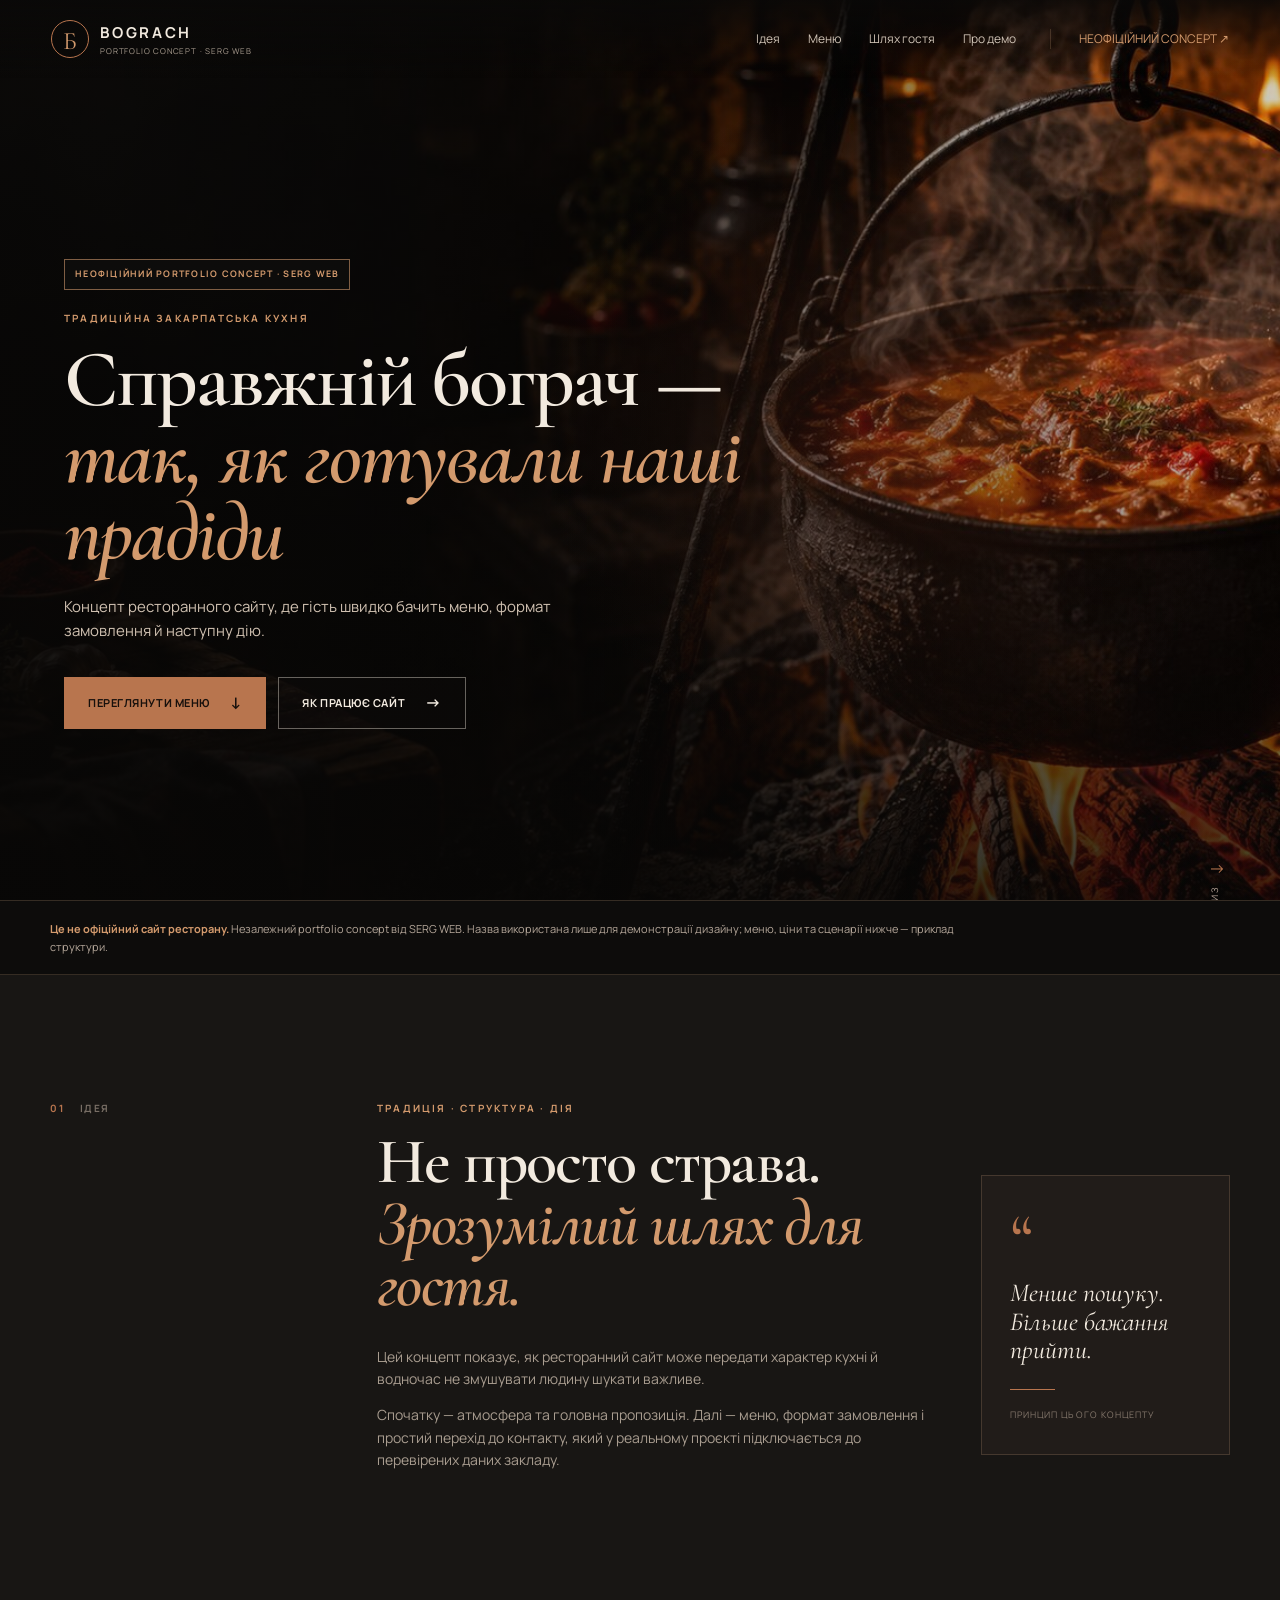
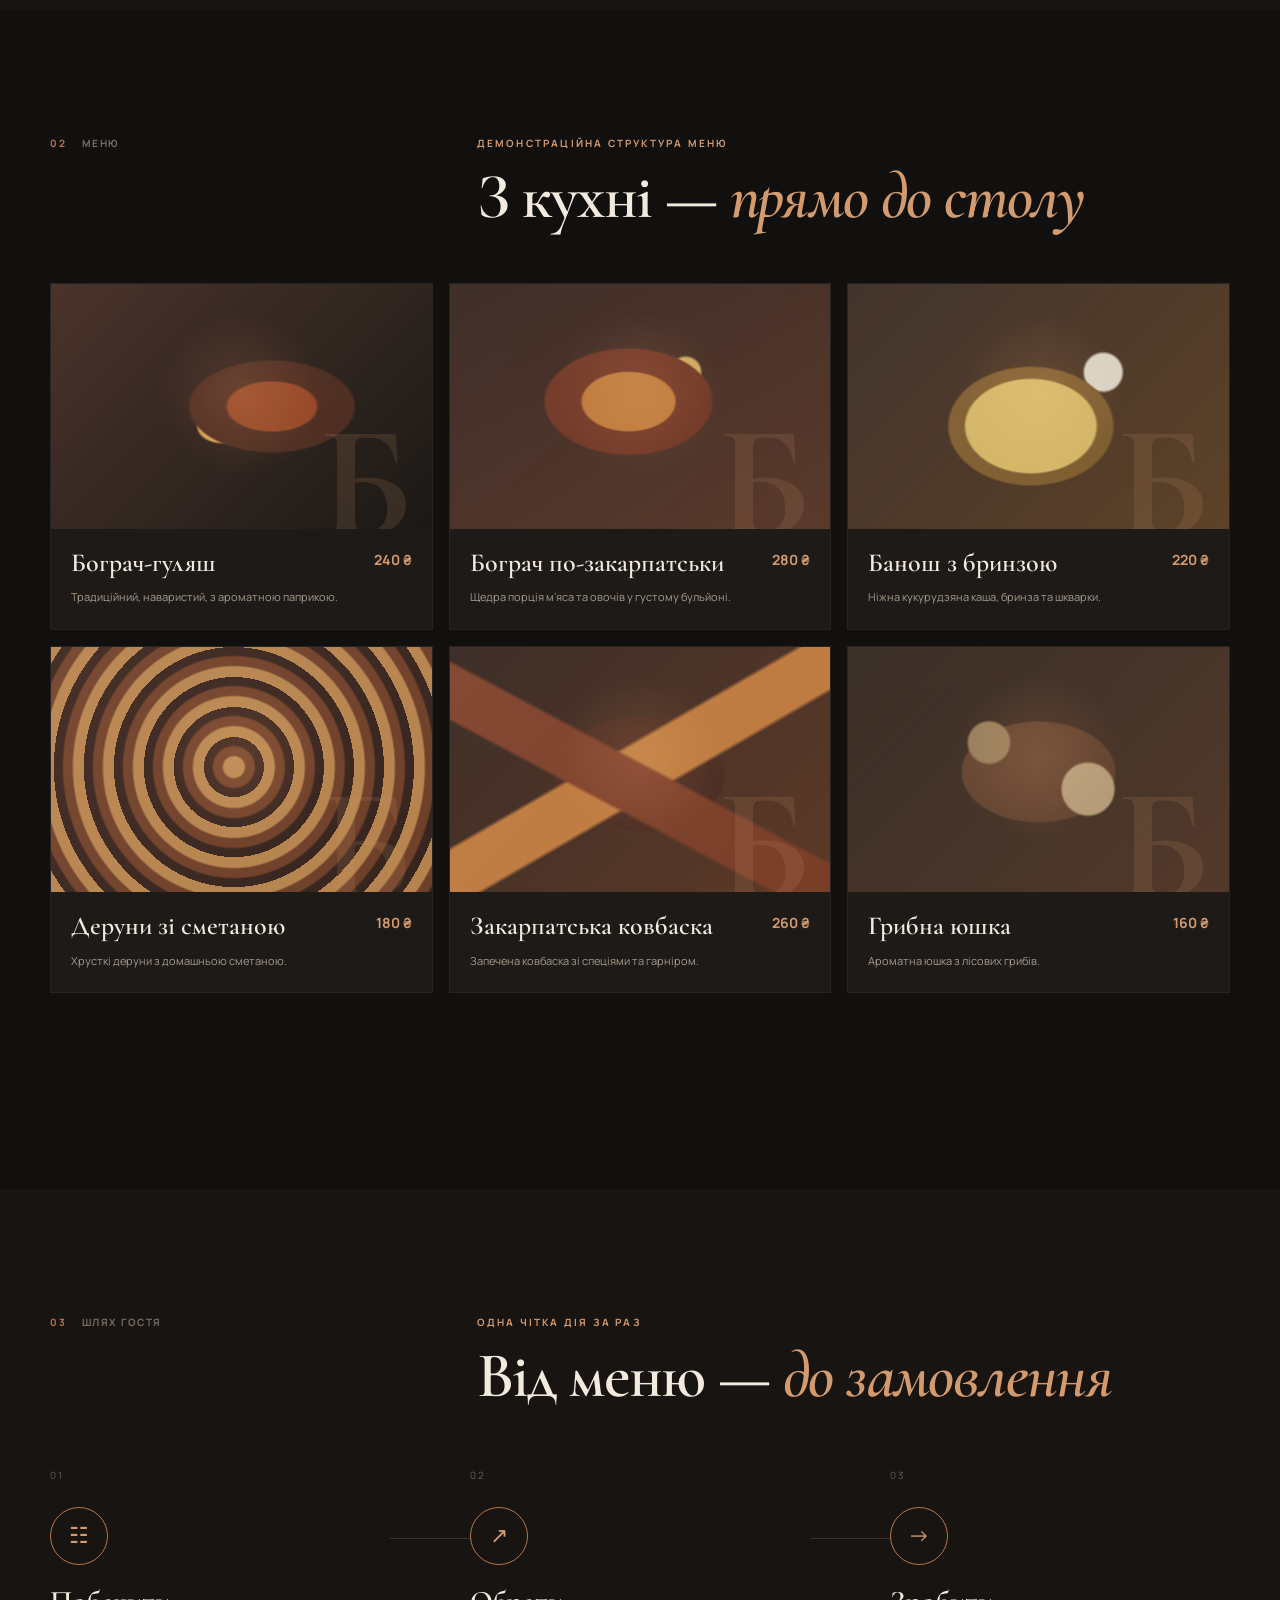
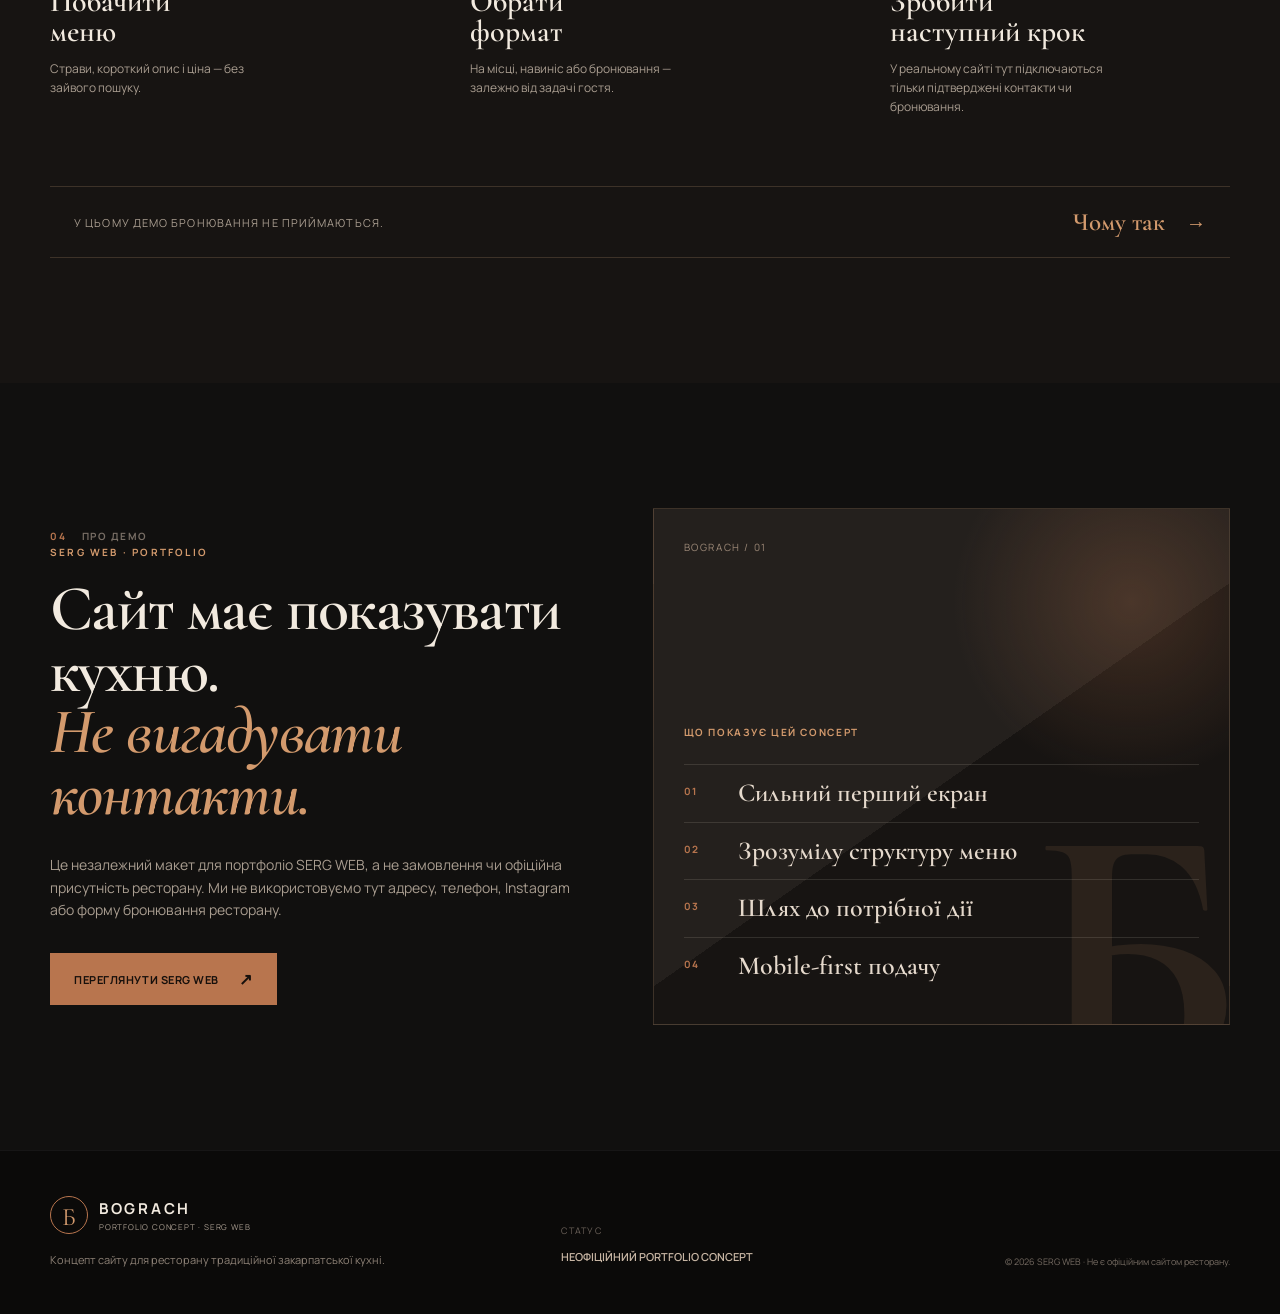
==== index.html @ 5f08e763 "Fix mobile menu accessibility" ====
<!DOCTYPE html>
<html lang="uk">
<head>
  <meta charset="UTF-8">
  <meta name="viewport" content="width=device-width, initial-scale=1.0">
  <meta name="description" content="Bograch — неофіційний portfolio concept SERG WEB для ресторанного сайту традиційної закарпатської кухні.">
  <meta name="theme-color" content="#11100f">
  <title>Bograch — portfolio concept · SERG WEB</title>
  <link rel="preconnect" href="https://fonts.googleapis.com">
  <link rel="preconnect" href="https://fonts.gstatic.com" crossorigin>
  <link href="https://fonts.googleapis.com/css2?family=Cormorant+Garamond:ital,wght@0,500;0,600;0,700;1,600;1,700&family=Manrope:wght@400;500;600;700&display=swap" rel="stylesheet">
  <link rel="stylesheet" href="style.css">
</head>
<body>
  <header class="site-header">
    <a class="logo" href="#hero" aria-label="Bograch — на початок сторінки">
      <span class="logo-mark">Б</span>
      <span>
        <strong>BOGRACH</strong>
        <small>Portfolio concept · SERG WEB</small>
      </span>
    </a>

    <nav class="nav" id="site-nav" aria-label="Навігація концептом">
      <a href="#idea">Ідея</a>
      <a href="#menu">Меню</a>
      <a href="#journey">Шлях гостя</a>
      <a href="#concept">Про демо</a>
    </nav>

    <a class="header-link" href="#concept">НЕОФІЦІЙНИЙ CONCEPT ↗</a>
    <button class="menu-toggle" type="button" aria-label="Відкрити меню" aria-expanded="false" aria-controls="site-nav">
      <span></span><span></span>
    </button>
  </header>

  <main>
    <section class="hero" id="hero">
      <img class="hero-bg" src="./assets/bograch-hero-v2.jpg" alt="" aria-hidden="true">
      <div class="hero-overlay"></div>
      <div class="hero-content reveal">
        <p class="concept-kicker">НЕОФІЦІЙНИЙ PORTFOLIO CONCEPT · SERG WEB</p>
        <p class="eyebrow">ТРАДИЦІЙНА ЗАКАРПАТСЬКА КУХНЯ</p>
        <h1>Справжній бограч —<br><em>так, як готували наші прадіди</em></h1>
        <p class="hero-text">Концепт ресторанного сайту, де гість швидко бачить меню, формат замовлення й наступну дію.</p>
        <div class="hero-actions">
          <a class="btn btn-primary" href="#menu">Переглянути меню <span>↓</span></a>
          <a class="btn btn-outline" href="#journey">Як працює сайт <span>→</span></a>
        </div>
      </div>
      <a class="scroll-down" href="#idea" aria-label="Перейти до ідеї концепту">
        <span>Гортайте вниз</span><i>↓</i>
      </a>
    </section>

    <section class="disclosure" aria-label="Важливе уточнення">
      <div class="container">
        <p><strong>Це не офіційний сайт ресторану.</strong> Незалежний portfolio concept від SERG WEB. Назва використана лише для демонстрації дизайну; меню, ціни та сценарії нижче — приклад структури.</p>
      </div>
    </section>

    <section class="about section" id="idea">
      <div class="container about-grid">
        <div class="section-label reveal">01 <span>Ідея</span></div>
        <div class="about-copy reveal">
          <p class="eyebrow">ТРАДИЦІЯ · СТРУКТУРА · ДІЯ</p>
          <h2>Не просто страва.<br><em>Зрозумілий шлях для гостя.</em></h2>
          <p>Цей концепт показує, як ресторанний сайт може передати характер кухні й водночас не змушувати людину шукати важливе.</p>
          <p>Спочатку — атмосфера та головна пропозиція. Далі — меню, формат замовлення і простий перехід до контакту, який у реальному проєкті підключається до перевірених даних закладу.</p>
        </div>
        <aside class="about-card reveal">
          <span class="quote-mark">“</span>
          <p>Менше пошуку. Більше бажання прийти.</p>
          <span class="card-line"></span>
          <small>Принцип цього концепту</small>
        </aside>
      </div>
    </section>

    <section class="menu-section section" id="menu">
      <div class="container">
        <div class="section-heading reveal">
          <div class="section-label">02 <span>Меню</span></div>
          <div>
            <p class="eyebrow">ДЕМОНСТРАЦІЙНА СТРУКТУРА МЕНЮ</p>
            <h2>З кухні — <em>прямо до столу</em></h2>
          </div>
        </div>

        <div class="menu-grid">
          <article class="menu-card reveal">
            <div class="dish-image dish-1" aria-hidden="true"></div>
            <div class="dish-info"><h3>Бограч-гуляш</h3><strong>240 ₴</strong><p>Традиційний, наваристий, з ароматною паприкою.</p></div>
          </article>
          <article class="menu-card reveal">
            <div class="dish-image dish-2" aria-hidden="true"></div>
            <div class="dish-info"><h3>Бограч по-закарпатськи</h3><strong>280 ₴</strong><p>Щедра порція м’яса та овочів у густому бульйоні.</p></div>
          </article>
          <article class="menu-card reveal">
            <div class="dish-image dish-3" aria-hidden="true"></div>
            <div class="dish-info"><h3>Банош з бринзою</h3><strong>220 ₴</strong><p>Ніжна кукурудзяна каша, бринза та шкварки.</p></div>
          </article>
          <article class="menu-card reveal">
            <div class="dish-image dish-4" aria-hidden="true"></div>
            <div class="dish-info"><h3>Деруни зі сметаною</h3><strong>180 ₴</strong><p>Хрусткі деруни з домашньою сметаною.</p></div>
          </article>
          <article class="menu-card reveal">
            <div class="dish-image dish-5" aria-hidden="true"></div>
            <div class="dish-info"><h3>Закарпатська ковбаска</h3><strong>260 ₴</strong><p>Запечена ковбаска зі спеціями та гарніром.</p></div>
          </article>
          <article class="menu-card reveal">
            <div class="dish-image dish-6" aria-hidden="true"></div>
            <div class="dish-info"><h3>Грибна юшка</h3><strong>160 ₴</strong><p>Ароматна юшка з лісових грибів.</p></div>
          </article>
        </div>

        <div class="center-action reveal">
          <a class="text-link" href="#journey">Подивитися шлях гостя <span>↓</span></a>
        </div>
      </div>
    </section>

    <section class="journey section" id="journey">
      <div class="container">
        <div class="section-heading reveal">
          <div class="section-label">03 <span>Шлях гостя</span></div>
          <div>
            <p class="eyebrow">ОДНА ЧІТКА ДІЯ ЗА РАЗ</p>
            <h2>Від меню — <em>до замовлення</em></h2>
          </div>
        </div>

        <div class="timeline">
          <article class="timeline-step reveal">
            <span class="step-number">01</span>
            <div class="step-icon">☷</div>
            <h3>Побачити<br>меню</h3>
            <p>Страви, короткий опис і ціна — без зайвого пошуку.</p>
          </article>
          <div class="timeline-line"></div>
          <article class="timeline-step reveal">
            <span class="step-number">02</span>
            <div class="step-icon">↗</div>
            <h3>Обрати<br>формат</h3>
            <p>На місці, навиніс або бронювання — залежно від задачі гостя.</p>
          </article>
          <div class="timeline-line"></div>
          <article class="timeline-step reveal">
            <span class="step-number">03</span>
            <div class="step-icon">→</div>
            <h3>Зробити<br>наступний крок</h3>
            <p>У реальному сайті тут підключаються тільки підтверджені контакти чи бронювання.</p>
          </article>
        </div>

        <div class="journey-note reveal">
          <span>У цьому демо бронювання не приймаються.</span>
          <a href="#concept">Чому так <b>→</b></a>
        </div>
      </div>
    </section>

    <section class="concept section" id="concept">
      <div class="container concept-grid">
        <div class="concept-info reveal">
          <div class="section-label">04 <span>Про демо</span></div>
          <p class="eyebrow">SERG WEB · PORTFOLIO</p>
          <h2>Сайт має показувати кухню.<br><em>Не вигадувати контакти.</em></h2>
          <p>Це незалежний макет для портфоліо SERG WEB, а не замовлення чи офіційна присутність ресторану. Ми не використовуємо тут адресу, телефон, Instagram або форму бронювання ресторану.</p>
          <a class="btn btn-primary" href="https://karasevsergey93-tech.github.io/SERG-WEB/v2/" target="_blank" rel="noopener noreferrer">Переглянути SERG WEB <span>↗</span></a>
        </div>

        <div class="concept-panel reveal" aria-label="Що показує цей концепт">
          <span class="panel-index">BOGRACH / 01</span>
          <div class="panel-content">
            <p>ЩО ПОКАЗУЄ ЦЕЙ CONCEPT</p>
            <ul>
              <li><span>01</span> Сильний перший екран</li>
              <li><span>02</span> Зрозумілу структуру меню</li>
              <li><span>03</span> Шлях до потрібної дії</li>
              <li><span>04</span> Mobile-first подачу</li>
            </ul>
          </div>
          <span class="panel-mark">Б</span>
        </div>
      </div>
    </section>
  </main>

  <footer class="footer">
    <div class="container footer-grid">
      <div class="footer-brand">
        <a class="logo" href="#hero">
          <span class="logo-mark">Б</span>
          <span><strong>BOGRACH</strong><small>Portfolio concept · SERG WEB</small></span>
        </a>
        <p>Концепт сайту для ресторану традиційної закарпатської кухні.</p>
      </div>
      <div class="footer-note">
        <span>СТАТУС</span>
        <strong>НЕОФІЦІЙНИЙ PORTFOLIO CONCEPT</strong>
      </div>
      <div class="footer-copy">© 2026 SERG WEB · Не є офіційним сайтом ресторану.</div>
    </div>
  </footer>

  <script src="script.js"></script>
</body>
</html>
---- style.css ----
:root {
  --bg: #11100f;
  --bg-soft: #181614;
  --card: #1d1a18;
  --text: #f2eadf;
  --muted: #a99d90;
  --copper: #b8754e;
  --copper-light: #d39a6d;
  --line: rgba(214, 169, 132, .20);
  --max: 1180px;
}

* { box-sizing: border-box; margin: 0; padding: 0; }
html { scroll-behavior: smooth; }
body { background: var(--bg); color: var(--text); font-family: "Manrope", sans-serif; line-height: 1.6; overflow-x: hidden; }
a { color: inherit; text-decoration: none; }
a:focus-visible, button:focus-visible { outline: 2px solid var(--copper-light); outline-offset: 4px; }
img { max-width: 100%; display: block; }
button { font: inherit; }
.container { width: min(var(--max), calc(100% - 48px)); margin-inline: auto; }

.site-header {
  position: fixed; z-index: 100; inset: 0 0 auto; width: 100%;
  padding: 20px 4vw; display: flex; align-items: center; gap: 34px;
  background: linear-gradient(to bottom, rgba(10,9,8,.86), transparent);
  transition: background .28s ease, padding .28s ease, backdrop-filter .28s ease;
}
.site-header.scrolled { background: rgba(15,14,13,.94); backdrop-filter: blur(12px); padding-block: 14px; }
.logo { display: inline-flex; align-items: center; gap: 11px; }
.logo-mark {
  width: 38px; height: 38px; display: grid; place-items: center; flex: 0 0 auto;
  border: 1px solid var(--copper); color: var(--copper-light);
  font-family: "Cormorant Garamond", serif; font-size: 25px; border-radius: 50%;
}
.logo strong { display: block; font-size: 15px; letter-spacing: .18em; }
.logo small { display: block; color: var(--muted); font-size: 8px; letter-spacing: .1em; text-transform: uppercase; }
.nav { display: flex; gap: 28px; margin-left: auto; }
.nav a, .header-link { color: #cfc3b6; font-size: 12px; transition: color .25s ease; }
.header-link { border-left: 1px solid var(--line); padding-left: 28px; color: var(--copper-light); }
.menu-toggle { display: none; border: 0; background: transparent; width: 42px; height: 42px; }
.menu-toggle span { display: block; width: 24px; height: 1px; background: var(--text); margin: 6px auto; }

.hero { min-height: 100svh; position: relative; display: grid; place-items: center; overflow: hidden; isolation: isolate; }
.hero-bg { position: absolute; inset: 0; width: 100%; height: 100%; object-fit: cover; z-index: -3; }
.hero-overlay {
  position: absolute; inset: 0; z-index: -2;
  background:
    radial-gradient(circle at 70% 48%, rgba(115,55,32,.18), transparent 35%),
    linear-gradient(90deg, rgba(8,7,6,.90) 0%, rgba(8,7,6,.66) 44%, rgba(8,7,6,.19) 100%),
    linear-gradient(0deg, rgba(8,7,6,.74), transparent 50%);
}
.hero-content { width: min(950px, calc(100% - 48px)); margin-right: auto; margin-left: max(5vw, calc((100vw - var(--max))/2)); padding-top: 88px; }
.concept-kicker {
  width: fit-content; margin-bottom: 20px; padding: 7px 10px; border: 1px solid rgba(211,154,109,.58);
  color: var(--copper-light); background: rgba(17,16,15,.58); font-size: 9px; font-weight: 700;
  letter-spacing: .14em; text-transform: uppercase;
}
.eyebrow { color: var(--copper-light); font-size: 10px; font-weight: 700; letter-spacing: .22em; text-transform: uppercase; margin-bottom: 15px; }
h1, h2 { font-family: "Cormorant Garamond", serif; font-weight: 600; line-height: .96; letter-spacing: -.025em; }
h1 { font-size: clamp(54px, 6.3vw, 88px); max-width: 900px; }
h2 { font-size: clamp(46px, 5vw, 68px); }
em { color: var(--copper-light); font-style: italic; }
.hero-text { max-width: 540px; margin-top: 22px; color: #d0c1b1; font-size: 15px; }
.hero-actions { display: flex; flex-wrap: wrap; gap: 12px; margin-top: 34px; }
.btn {
  display: inline-flex; justify-content: center; align-items: center; gap: 20px; min-height: 52px; padding: 0 23px;
  border: 1px solid var(--copper); font-size: 11px; font-weight: 700; letter-spacing: .05em; text-transform: uppercase;
  transition: transform .28s ease, background .28s ease, color .28s ease, border-color .28s ease;
}
.btn span { font-size: 16px; }
.btn-primary { background: var(--copper); color: #17100c; }
.btn-outline { color: var(--text); border-color: rgba(242,234,223,.4); background: rgba(20,18,16,.2); }
.scroll-down {
  position: absolute; right: 5vw; bottom: 25px; display: flex; align-items: center; gap: 12px; color: #b8a69a;
  font-size: 9px; letter-spacing: .15em; text-transform: uppercase; transform: rotate(-90deg); transform-origin: right center;
}
.scroll-down i { font-style: normal; color: var(--copper); font-size: 17px; }

.disclosure { background: #0d0c0b; border-block: 1px solid var(--line); }
.disclosure p { max-width: 960px; padding: 19px 0; color: #b5a79a; font-size: 11px; }
.disclosure strong { color: var(--copper-light); }

.section { position: relative; padding: 125px 0; }
.section-label { color: var(--copper); font-size: 10px; font-weight: 700; letter-spacing: .15em; text-transform: uppercase; }
.section-label span { color: #786e65; margin-left: 12px; }
.about { background: var(--bg-soft); overflow: hidden; }
.about-grid { display: grid; grid-template-columns: 1fr 2fr .9fr; gap: 50px; align-items: start; }
.about-copy { max-width: 690px; }
.about-copy h2 { margin-bottom: 30px; }
.about-copy > p:not(.eyebrow), .concept-info > p:not(.eyebrow) { max-width: 620px; margin-bottom: 14px; color: var(--muted); font-size: 14px; }
.about-card { margin-top: 75px; min-height: 230px; padding: 28px; border: 1px solid var(--line); background: #211c19; }
.quote-mark { color: var(--copper); font: 70px/1 "Cormorant Garamond", serif; }
.about-card p { margin: 5px 0 24px; font: italic 26px/1.1 "Cormorant Garamond", serif; }
.card-line { display: block; width: 45px; height: 1px; margin-bottom: 10px; background: var(--copper); }
.about-card small { color: #85786d; font-size: 9px; letter-spacing: .12em; text-transform: uppercase; }

.menu-section { background: var(--bg); }
.section-heading { display: grid; grid-template-columns: 1fr 2fr; gap: 50px; align-items: start; margin-bottom: 55px; }
.menu-grid { display: grid; grid-template-columns: repeat(3, 1fr); gap: 16px; }
.menu-card { background: var(--card); border: 1px solid rgba(255,255,255,.045); transition: transform .3s ease, border-color .3s ease; }
.dish-image {
  height: 245px; position: relative; overflow: hidden;
  background: radial-gradient(circle at 50% 45%, rgba(184,117,78,.20), transparent 35%), linear-gradient(135deg, #2a211d, #141210);
}
.dish-image::before { content: ""; position: absolute; inset: 0; opacity: .88; mix-blend-mode: screen; }
.dish-image::after {
  content: "Б"; position: absolute; right: 18px; bottom: -18px; color: rgba(211,154,109,.15);
  font: 700 160px/.8 "Cormorant Garamond", serif;
}
.dish-1::before { background: radial-gradient(ellipse at 58% 50%, #9b3d19 0 14%, #421d12 15% 26%, transparent 27%), radial-gradient(ellipse at 45% 58%, #efaa4d 0 8%, transparent 9%), linear-gradient(135deg, #2b1711, #080807); }
.dish-2::before { background: radial-gradient(ellipse at 47% 48%, #d07b31 0 16%, #6d2a17 17% 29%, transparent 30%), radial-gradient(circle at 62% 36%, #e5b65b 0 5%, transparent 6%), linear-gradient(145deg, #1d1110, #573020); }
.dish-3::before { background: radial-gradient(ellipse at 48% 58%, #edc867 0 23%, #805a25 24% 29%, transparent 30%), radial-gradient(circle at 67% 36%, #f3ead8 0 6%, transparent 7%), linear-gradient(135deg, #211813, #5b3b1d); }
.dish-4::before { background: repeating-radial-gradient(circle at 48% 49%, #c78a4a 0 10px, #6e361d 12px 20px, #281510 22px 30px), linear-gradient(135deg, #18100d, #6a3c20); }
.dish-5::before { background: linear-gradient(28deg, transparent 38%, #7d351d 39% 51%, transparent 52%), linear-gradient(150deg, transparent 43%, #d17d36 44% 56%, transparent 57%), radial-gradient(ellipse at 50% 52%, #3e1d13 0 31%, transparent 32%), linear-gradient(135deg, #1b110e, #5b301c); }
.dish-6::before { background: radial-gradient(circle at 37% 39%, #9e8055 0 7%, transparent 8%), radial-gradient(circle at 63% 58%, #c4a57a 0 9%, transparent 10%), radial-gradient(ellipse at 50% 51%, #5b3822 0 28%, transparent 29%), linear-gradient(135deg, #17120e, #4e3020); }
.dish-info { padding: 20px 20px 23px; }
.dish-info h3 { display: inline; font: 600 26px/1.05 "Cormorant Garamond", serif; }
.dish-info strong { float: right; color: var(--copper-light); font-size: 14px; }
.dish-info p { clear: both; padding-top: 10px; color: #a79a8d; font-size: 11px; }
.center-action { margin-top: 45px; text-align: center; }
.text-link { padding-bottom: 6px; border-bottom: 1px solid rgba(211,154,109,.4); color: var(--copper-light); font-size: 11px; font-weight: 700; letter-spacing: .08em; text-transform: uppercase; }
.text-link span { margin-left: 8px; }

.journey { background: #171412; }
.timeline { display: grid; grid-template-columns: 1fr 80px 1fr 80px 1fr; align-items: start; }
.timeline-step { position: relative; }
.step-number { color: #665c54; font-size: 10px; letter-spacing: .15em; }
.step-icon { width: 58px; height: 58px; display: grid; place-items: center; margin: 20px 0 22px; border: 1px solid var(--copper); border-radius: 50%; color: var(--copper-light); font-size: 22px; }
.timeline-step h3 { font: 600 30px/1 "Cormorant Garamond", serif; }
.timeline-step p { max-width: 240px; margin-top: 12px; color: var(--muted); font-size: 12px; }
.timeline-line { height: 1px; margin-top: 77px; background: var(--line); }
.journey-note { display: flex; align-items: center; justify-content: space-between; gap: 24px; margin-top: 70px; padding: 20px 24px; border-block: 1px solid var(--line); }
.journey-note span { color: #a99d90; font-size: 11px; letter-spacing: .1em; text-transform: uppercase; }
.journey-note a { color: var(--copper-light); font: 600 25px "Cormorant Garamond", serif; }
.journey-note b { margin-left: 15px; font: normal 20px sans-serif; }

.concept { background: var(--bg); }
.concept-grid { display: grid; grid-template-columns: .95fr 1.05fr; gap: 80px; align-items: stretch; }
.concept-info { padding: 20px 0; }
.concept-info h2 { margin: 18px 0 30px; }
.concept-info .btn { margin-top: 18px; }
.concept-panel {
  position: relative; display: flex; flex-direction: column; justify-content: space-between; min-height: 500px; padding: 30px;
  overflow: hidden; border: 1px solid var(--line); background:
    radial-gradient(circle at 83% 18%, rgba(184,117,78,.26), transparent 28%),
    linear-gradient(145deg, #24201d 0 52%, #171412 52% 100%);
}
.panel-index { color: #9d8978; font-size: 10px; letter-spacing: .16em; }
.panel-content { position: relative; z-index: 1; }
.panel-content p { color: var(--copper-light); font-size: 10px; font-weight: 700; letter-spacing: .16em; }
.panel-content ul { list-style: none; margin-top: 24px; }
.panel-content li { display: grid; grid-template-columns: 42px 1fr; gap: 12px; padding: 14px 0; border-top: 1px solid rgba(242,234,223,.12); color: #e5d9cc; font: 600 26px/1.1 "Cormorant Garamond", serif; }
.panel-content li span { color: var(--copper); font: 700 10px "Manrope", sans-serif; letter-spacing: .1em; padding-top: 5px; }
.panel-mark { position: absolute; right: -16px; bottom: -58px; color: rgba(211,154,109,.10); font: 700 360px/.7 "Cormorant Garamond", serif; }

.footer { padding: 45px 0; border-top: 1px solid rgba(255,255,255,.05); background: #0b0a09; }
.footer-grid { display: grid; grid-template-columns: 1.5fr 1fr 1fr; gap: 40px; align-items: end; }
.footer-brand p { margin-top: 17px; color: #8e8277; font-size: 11px; }
.footer-note span { display: block; margin-bottom: 5px; color: #6d635b; font-size: 9px; letter-spacing: .14em; text-transform: uppercase; }
.footer-note strong { color: #c8b6a4; font-size: 11px; font-weight: 600; }
.footer-copy { color: #756b62; font-size: 9px; text-align: right; }

.js .reveal { opacity: 0; transform: translateY(28px); transition: opacity .65s ease, transform .65s ease; }
.js .reveal.visible { opacity: 1; transform: translateY(0); }

@media (hover: hover) {
  .nav a:hover, .header-link:hover { color: var(--copper-light); }
  .btn-primary:hover { background: var(--copper-light); transform: translateY(-2px); }
  .btn-outline:hover { border-color: var(--copper); color: var(--copper-light); transform: translateY(-2px); }
  .menu-card:hover { border-color: var(--line); transform: translateY(-5px); }
}
@media (hover: none) {
  .btn:active, .menu-card:active { transform: scale(.985); }
}
@media (max-width: 900px) {
  .site-header { padding: 16px 24px; }
  .nav, .header-link { display: none; }
  .menu-toggle { display: block; margin-left: auto; }
  .nav.open { display: flex; position: absolute; top: 70px; left: 0; width: 100%; padding: 22px 24px; border-top: 1px solid var(--line); background: rgba(17,16,15,.98); flex-direction: column; gap: 18px; }
  .hero-content { margin-left: 24px; }
  .about-grid, .section-heading, .concept-grid { grid-template-columns: 1fr; gap: 25px; }
  .about-card { max-width: 340px; margin-top: 10px; }
  .menu-grid { grid-template-columns: repeat(2, 1fr); }
  .timeline { grid-template-columns: 1fr; gap: 20px; }
  .timeline-line { display: none; }
  .timeline-step { padding-bottom: 15px; border-bottom: 1px solid var(--line); }
  .step-icon { margin-top: 10px; }
  .concept-grid { gap: 40px; }
  .concept-panel { min-height: 440px; }
  .footer-grid { grid-template-columns: 1fr 1fr; }
  .footer-copy { grid-column: 1 / -1; text-align: left; }
}
@media (max-width: 600px) {
  .container { width: min(100% - 32px, var(--max)); }
  .hero { min-height: 760px; }
  .hero-content { width: calc(100% - 32px); margin: 0 16px; padding-top: 72px; }
  .hero-bg { object-position: 64% center; }
  .hero-overlay { background: linear-gradient(90deg, rgba(8,7,6,.92), rgba(8,7,6,.55)), linear-gradient(0deg, rgba(8,7,6,.84), transparent 55%); }
  .concept-kicker { max-width: 270px; font-size: 8px; }
  h1 { font-size: clamp(48px, 14vw, 66px); }
  h2 { font-size: 48px; }
  .hero-actions { flex-direction: column; }
  .btn { width: 100%; }
  .scroll-down { display: none; }
  .disclosure p { padding: 16px 0; font-size: 10px; }
  .section { padding: 85px 0; }
  .menu-grid { grid-template-columns: 1fr; }
  .dish-image { height: 230px; }
  .journey-note { flex-direction: column; align-items: flex-start; gap: 10px; }
  .journey-note a { font-size: 23px; }
  .concept-panel { min-height: 400px; padding: 24px; }
  .panel-content li { font-size: 23px; }
  .footer-grid { grid-template-columns: 1fr; gap: 25px; }
  .footer-copy { grid-column: auto; }
}
@media (prefers-reduced-motion: reduce) {
  html { scroll-behavior: auto; }
  *, *::before, *::after { transition-duration: .01ms !important; animation-duration: .01ms !important; animation-iteration-count: 1 !important; }
  .reveal { opacity: 1 !important; transform: none !important; }
}
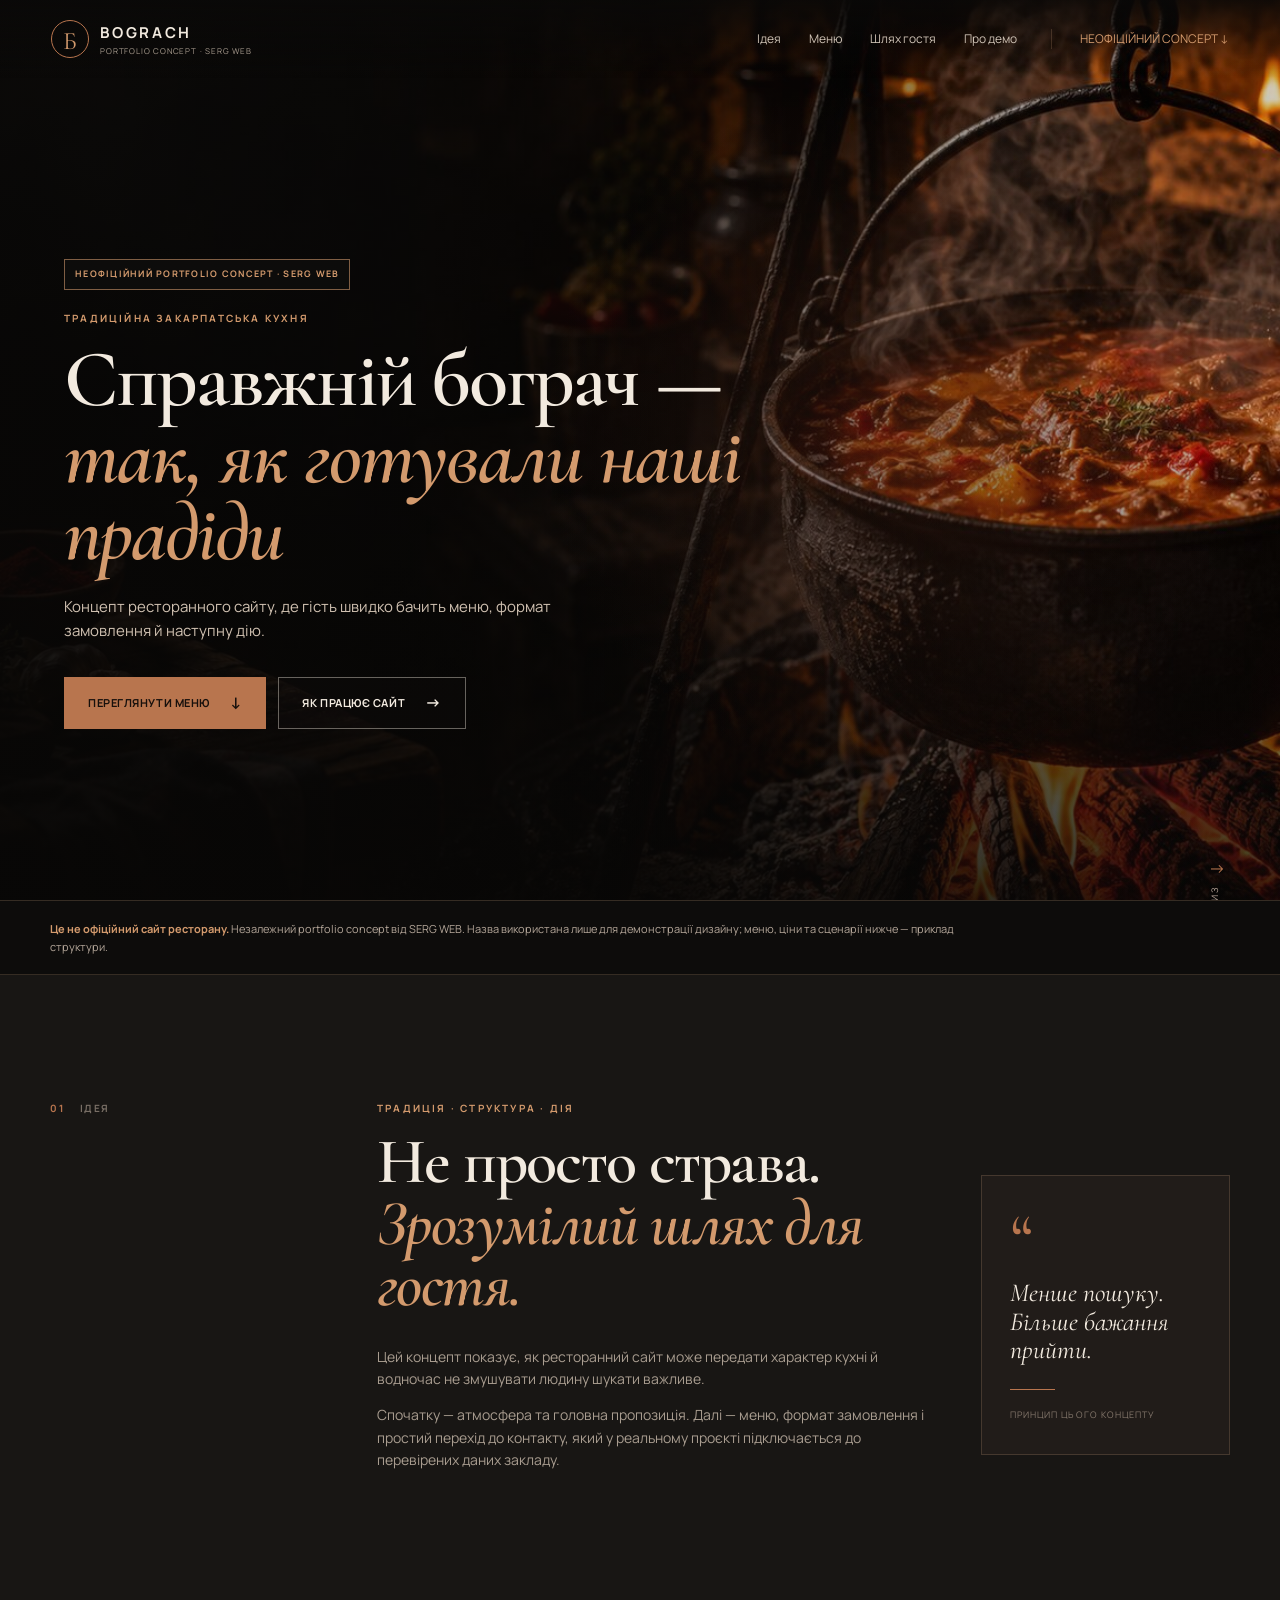
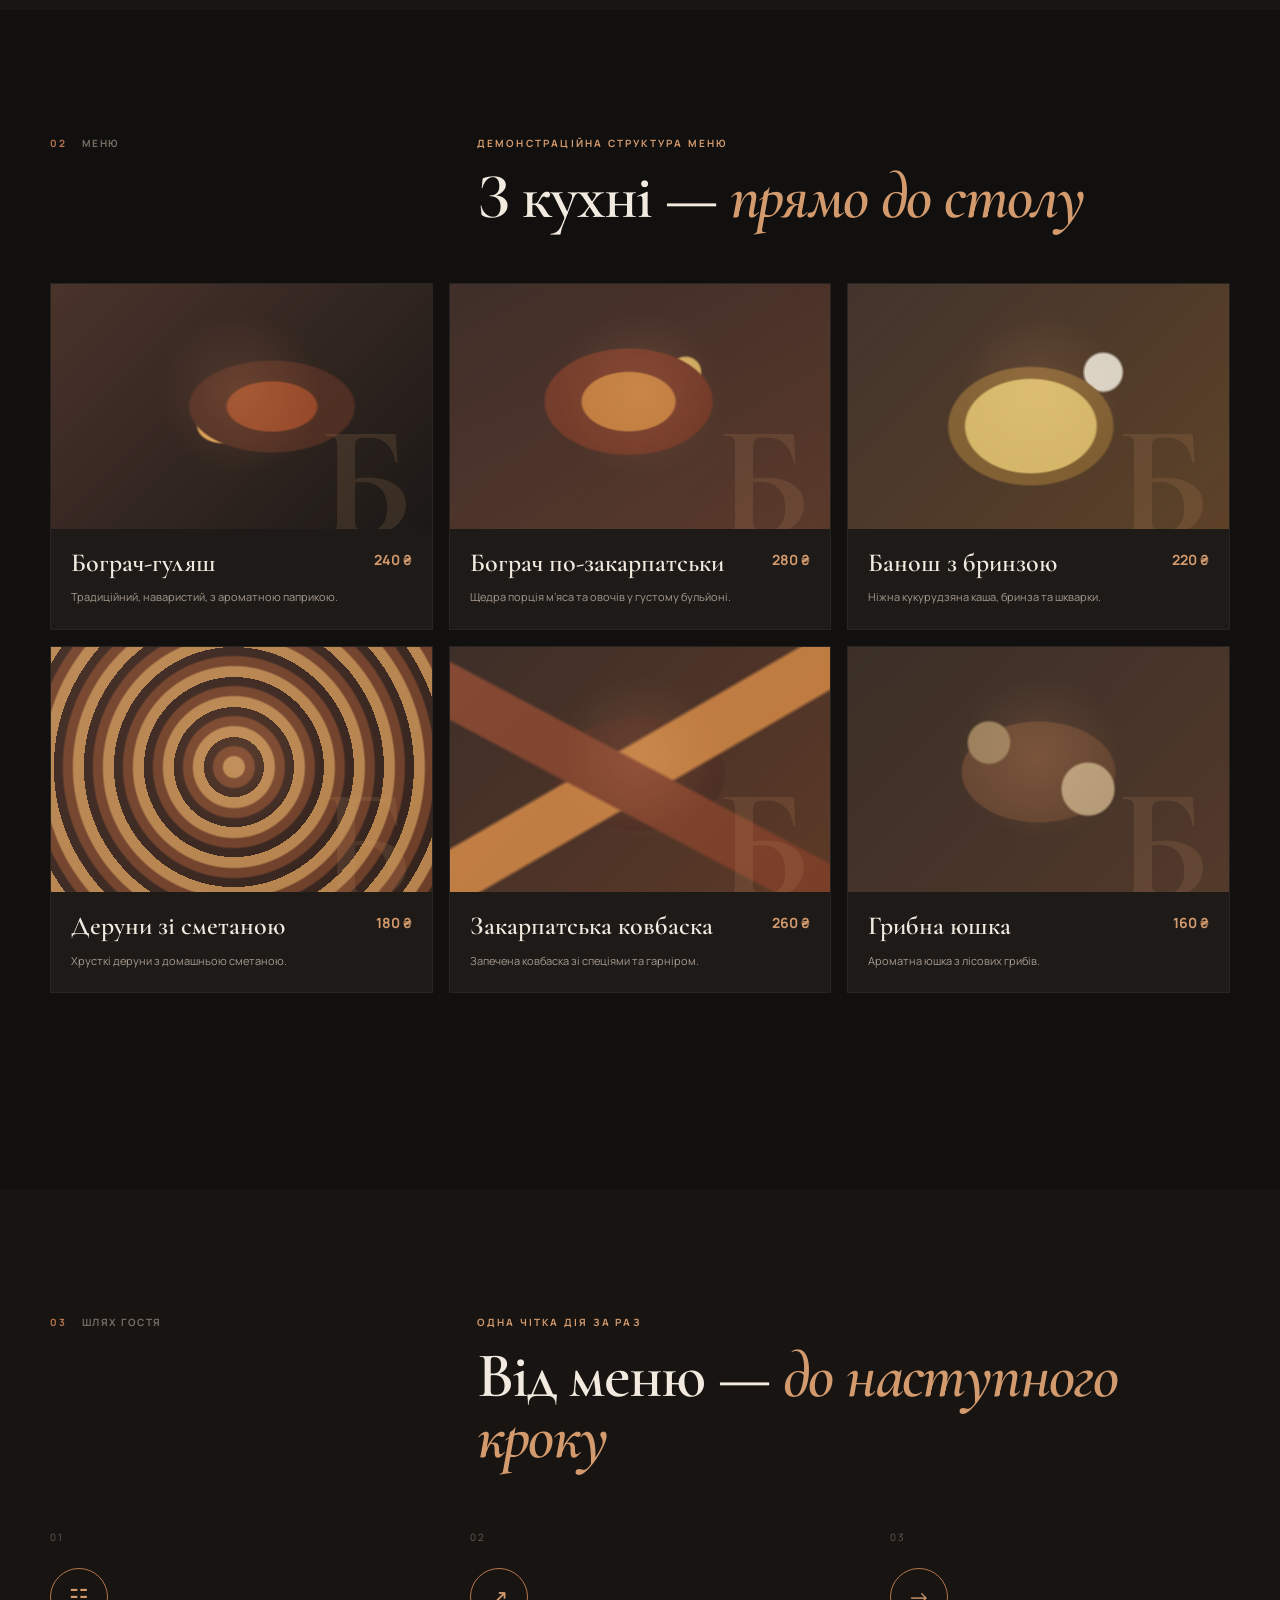
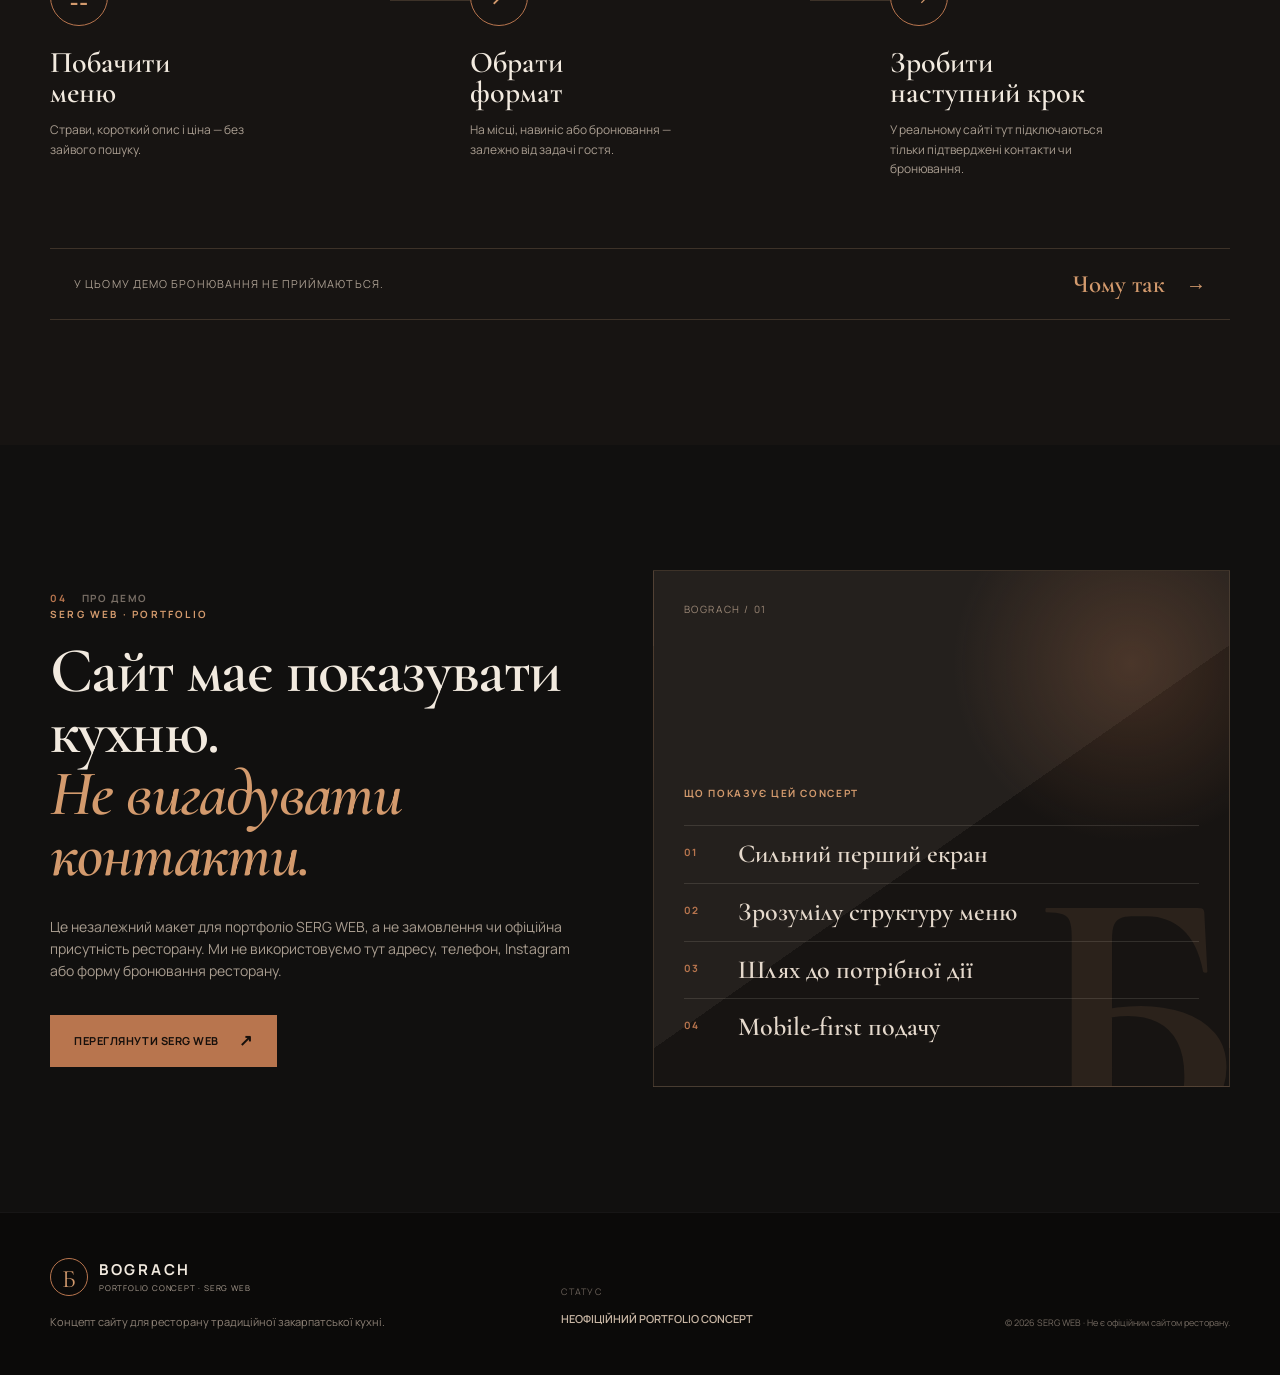
==== commit ce492fa2: "Clarify concept navigation copy" ====
--- a/index.html
+++ b/index.html
@@ -28,7 +28,7 @@
       <a href="#concept">Про демо</a>
     </nav>
 
-    <a class="header-link" href="#concept">НЕОФІЦІЙНИЙ CONCEPT ↗</a>
+    <a class="header-link" href="#concept">НЕОФІЦІЙНИЙ CONCEPT ↓</a>
     <button class="menu-toggle" type="button" aria-label="Відкрити меню" aria-expanded="false" aria-controls="site-nav">
       <span></span><span></span>
     </button>
@@ -126,7 +126,7 @@
           <div class="section-label">03 <span>Шлях гостя</span></div>
           <div>
             <p class="eyebrow">ОДНА ЧІТКА ДІЯ ЗА РАЗ</p>
-            <h2>Від меню — <em>до замовлення</em></h2>
+            <h2>Від меню — <em>до наступного кроку</em></h2>
           </div>
         </div>
 
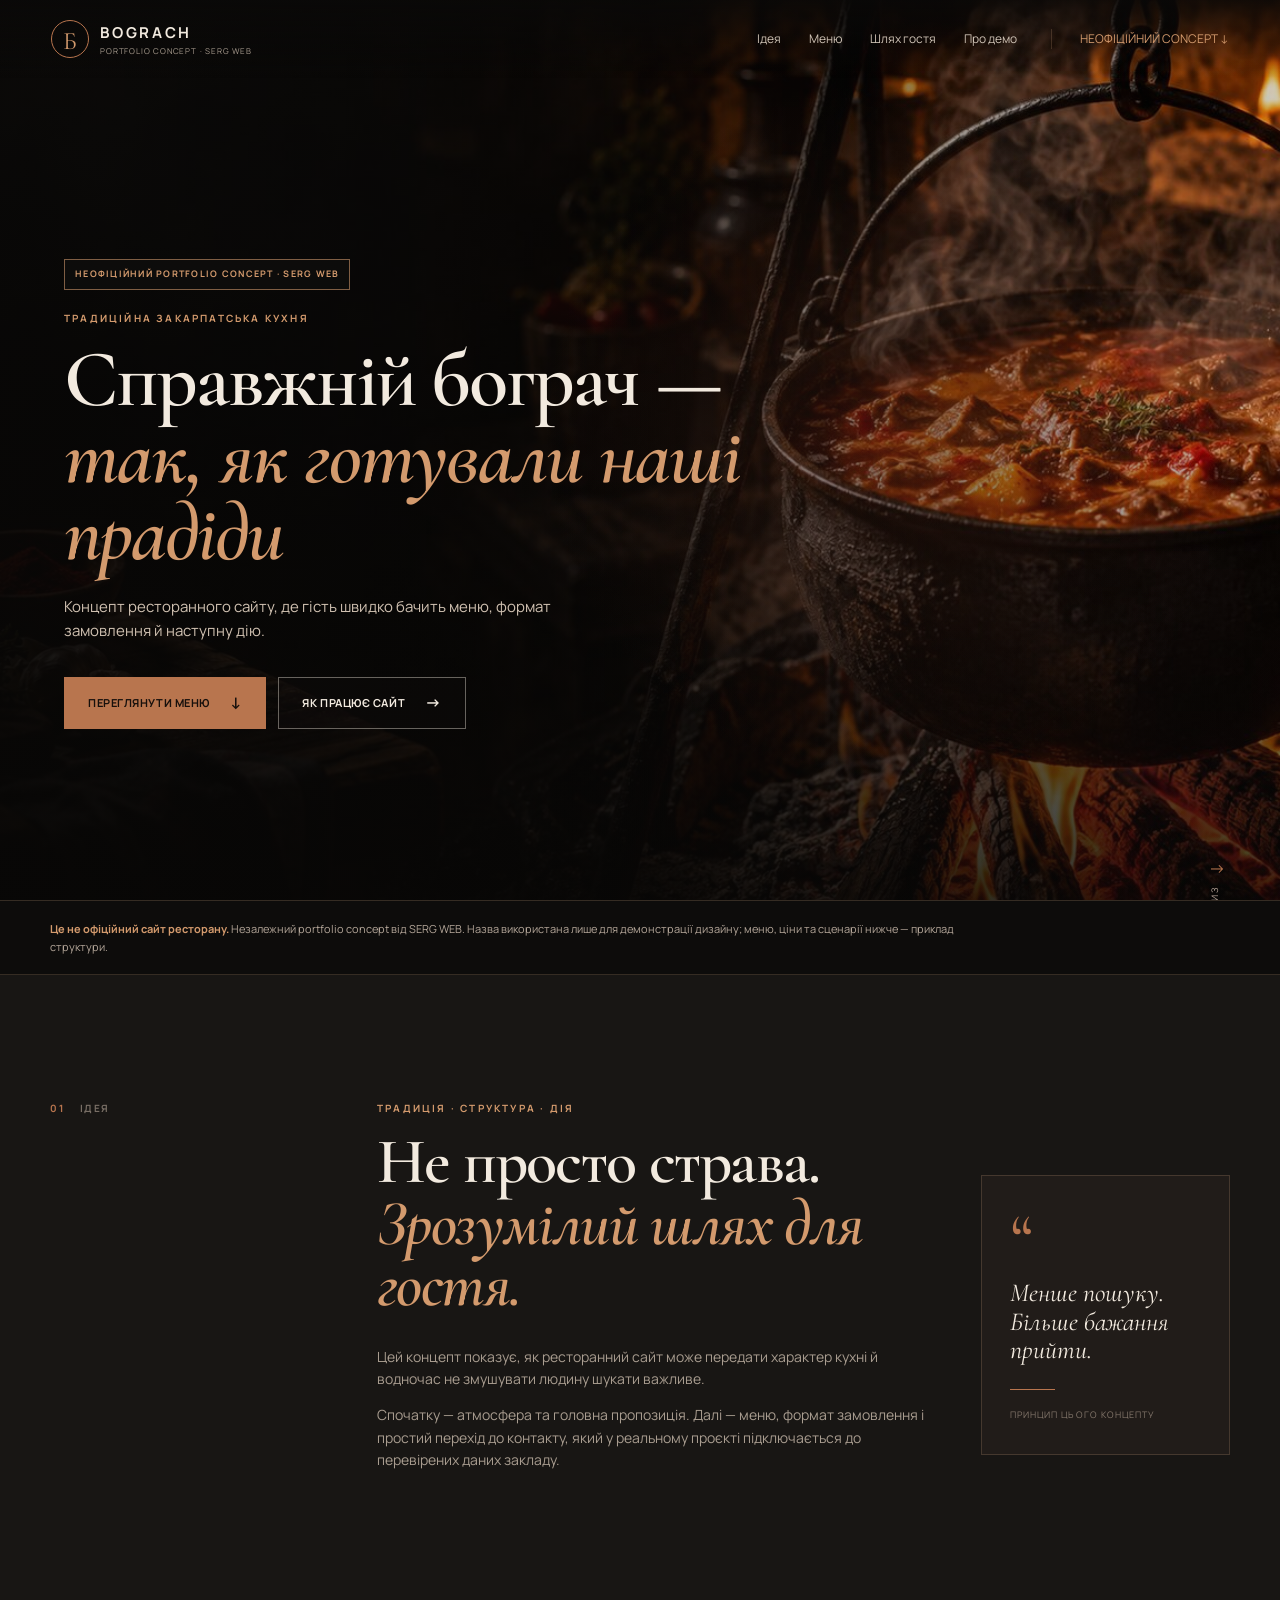
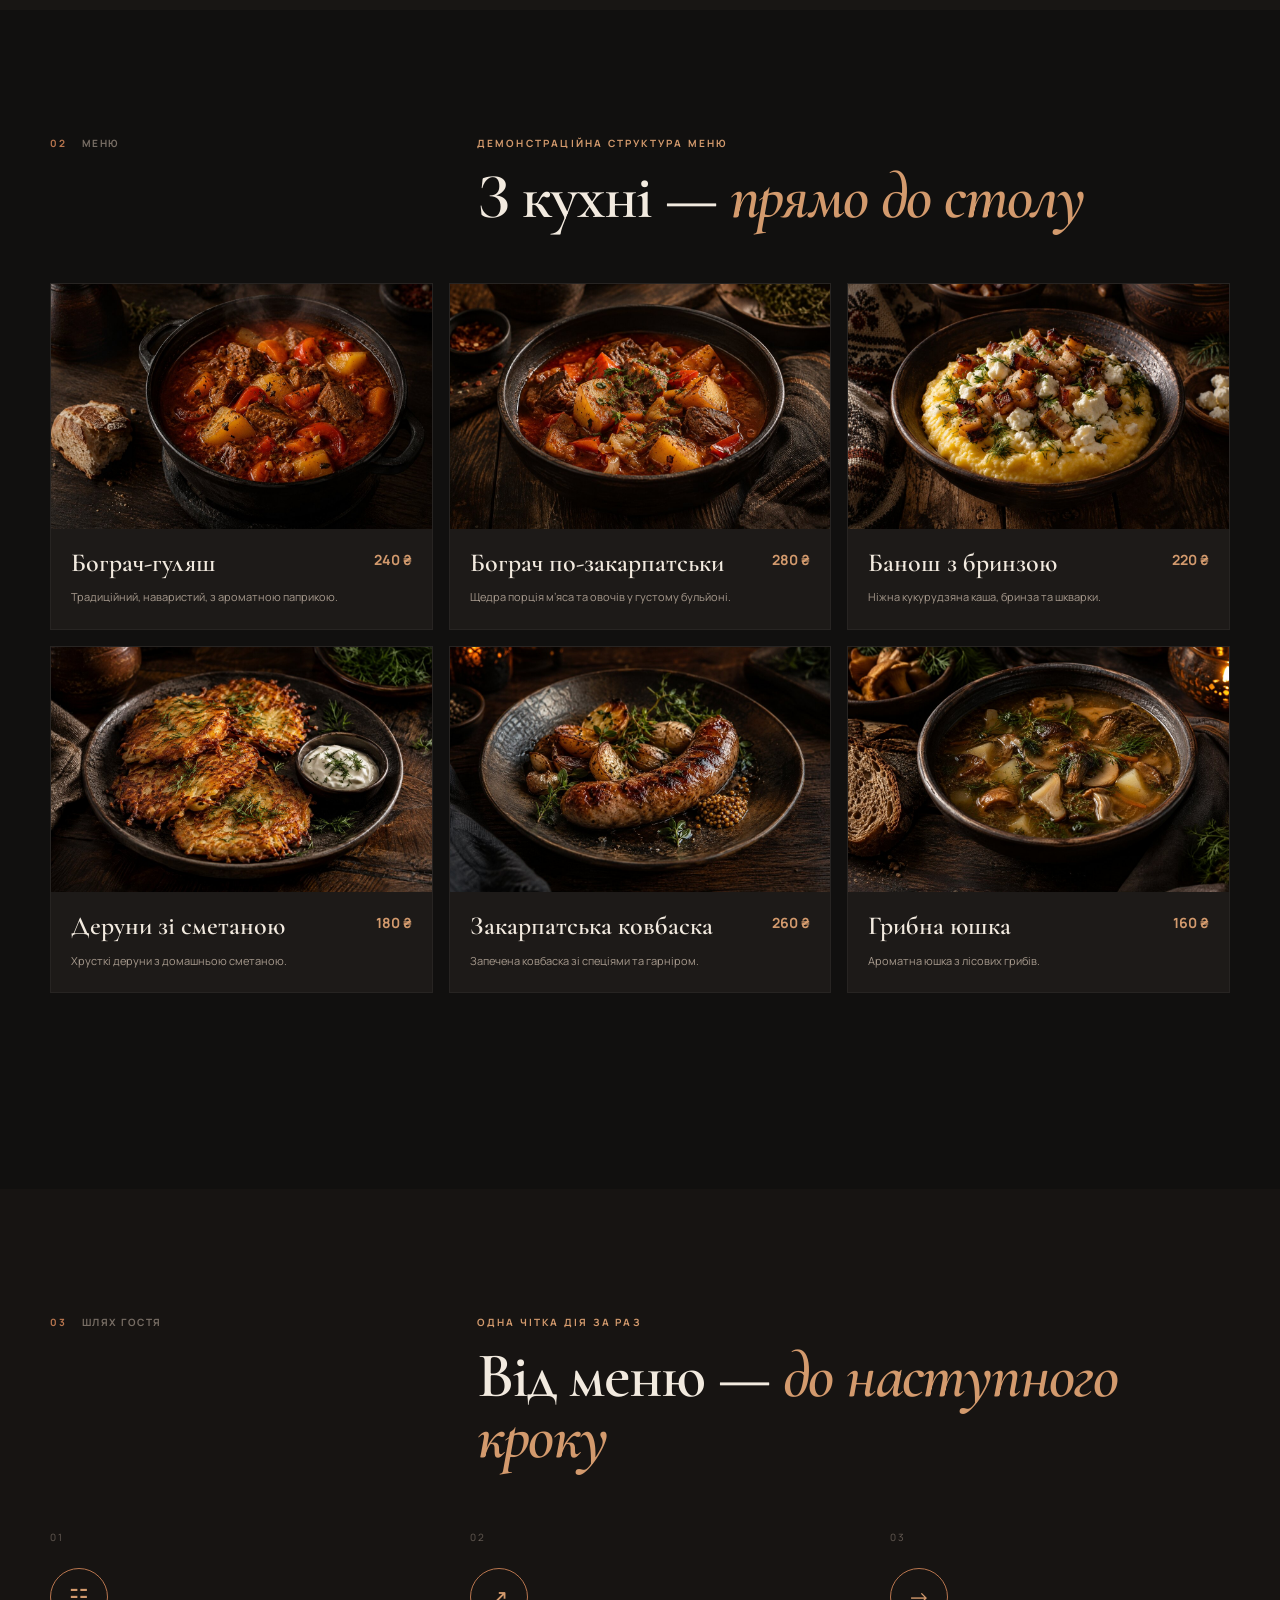
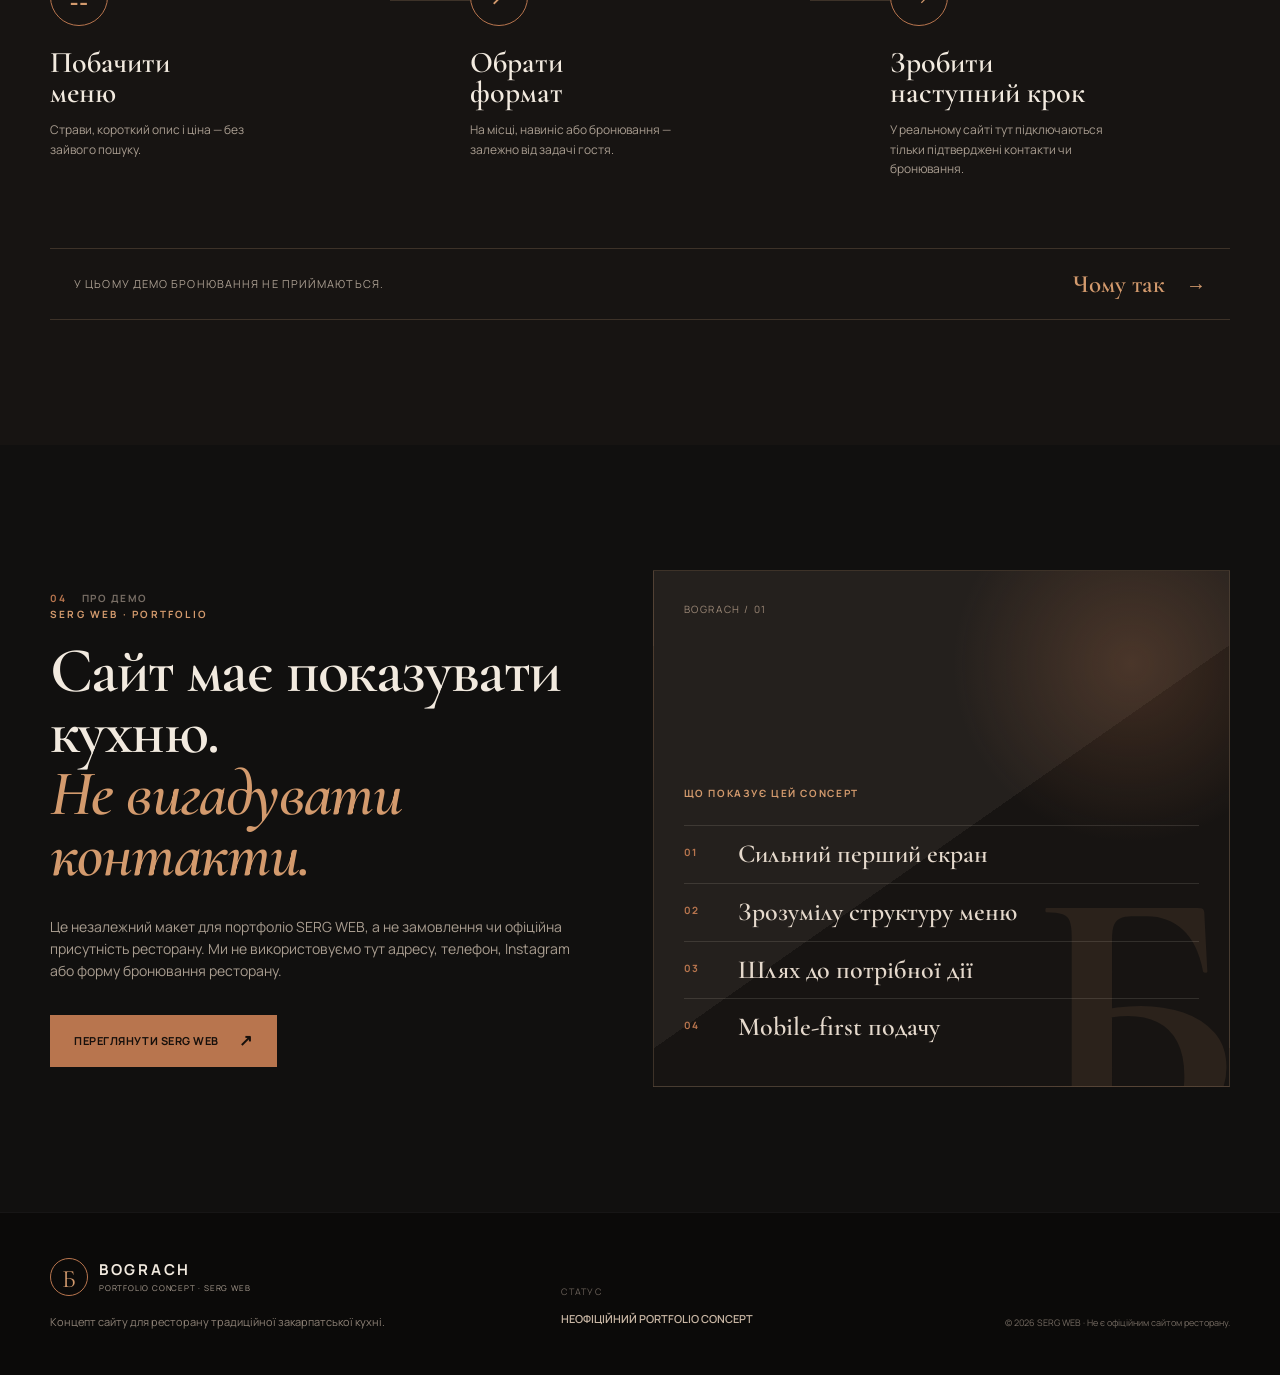
==== commit b2e3a9f4: "Add food photography to menu cards" ====
--- a/index.html
+++ b/index.html
@@ -89,27 +89,27 @@
 
         <div class="menu-grid">
           <article class="menu-card reveal">
-            <div class="dish-image dish-1" aria-hidden="true"></div>
+            <div class="dish-image"><img src="./assets/menu-bograch-goulash.jpg" alt="Ілюстративне фото бограча-гуляшу" loading="lazy"></div>
             <div class="dish-info"><h3>Бограч-гуляш</h3><strong>240 ₴</strong><p>Традиційний, наваристий, з ароматною паприкою.</p></div>
           </article>
           <article class="menu-card reveal">
-            <div class="dish-image dish-2" aria-hidden="true"></div>
+            <div class="dish-image"><img src="./assets/menu-bograch-zakarpattia.jpg" alt="Ілюстративне фото бограча по-закарпатськи" loading="lazy"></div>
             <div class="dish-info"><h3>Бограч по-закарпатськи</h3><strong>280 ₴</strong><p>Щедра порція м’яса та овочів у густому бульйоні.</p></div>
           </article>
           <article class="menu-card reveal">
-            <div class="dish-image dish-3" aria-hidden="true"></div>
+            <div class="dish-image"><img src="./assets/menu-banosh-brynza.jpg" alt="Ілюстративне фото баношу з бринзою" loading="lazy"></div>
             <div class="dish-info"><h3>Банош з бринзою</h3><strong>220 ₴</strong><p>Ніжна кукурудзяна каша, бринза та шкварки.</p></div>
           </article>
           <article class="menu-card reveal">
-            <div class="dish-image dish-4" aria-hidden="true"></div>
+            <div class="dish-image"><img src="./assets/menu-deruny.jpg" alt="Ілюстративне фото дерунів зі сметаною" loading="lazy"></div>
             <div class="dish-info"><h3>Деруни зі сметаною</h3><strong>180 ₴</strong><p>Хрусткі деруни з домашньою сметаною.</p></div>
           </article>
           <article class="menu-card reveal">
-            <div class="dish-image dish-5" aria-hidden="true"></div>
+            <div class="dish-image"><img src="./assets/menu-zakarpattia-sausage.jpg" alt="Ілюстративне фото закарпатської ковбаски" loading="lazy"></div>
             <div class="dish-info"><h3>Закарпатська ковбаска</h3><strong>260 ₴</strong><p>Запечена ковбаска зі спеціями та гарніром.</p></div>
           </article>
           <article class="menu-card reveal">
-            <div class="dish-image dish-6" aria-hidden="true"></div>
+            <div class="dish-image"><img src="./assets/menu-mushroom-soup.jpg" alt="Ілюстративне фото грибної юшки" loading="lazy"></div>
             <div class="dish-info"><h3>Грибна юшка</h3><strong>160 ₴</strong><p>Ароматна юшка з лісових грибів.</p></div>
           </article>
         </div>
@@ -140,7 +140,7 @@
           <div class="timeline-line"></div>
           <article class="timeline-step reveal">
             <span class="step-number">02</span>
-            <div class="step-icon">↗</div>
+            <div class="step-icon">↗︎</div>
             <h3>Обрати<br>формат</h3>
             <p>На місці, навиніс або бронювання — залежно від задачі гостя.</p>
           </article>
--- a/style.css
+++ b/style.css
@@ -100,19 +100,9 @@
 .menu-card { background: var(--card); border: 1px solid rgba(255,255,255,.045); transition: transform .3s ease, border-color .3s ease; }
 .dish-image {
   height: 245px; position: relative; overflow: hidden;
-  background: radial-gradient(circle at 50% 45%, rgba(184,117,78,.20), transparent 35%), linear-gradient(135deg, #2a211d, #141210);
-}
-.dish-image::before { content: ""; position: absolute; inset: 0; opacity: .88; mix-blend-mode: screen; }
-.dish-image::after {
-  content: "Б"; position: absolute; right: 18px; bottom: -18px; color: rgba(211,154,109,.15);
-  font: 700 160px/.8 "Cormorant Garamond", serif;
-}
-.dish-1::before { background: radial-gradient(ellipse at 58% 50%, #9b3d19 0 14%, #421d12 15% 26%, transparent 27%), radial-gradient(ellipse at 45% 58%, #efaa4d 0 8%, transparent 9%), linear-gradient(135deg, #2b1711, #080807); }
-.dish-2::before { background: radial-gradient(ellipse at 47% 48%, #d07b31 0 16%, #6d2a17 17% 29%, transparent 30%), radial-gradient(circle at 62% 36%, #e5b65b 0 5%, transparent 6%), linear-gradient(145deg, #1d1110, #573020); }
-.dish-3::before { background: radial-gradient(ellipse at 48% 58%, #edc867 0 23%, #805a25 24% 29%, transparent 30%), radial-gradient(circle at 67% 36%, #f3ead8 0 6%, transparent 7%), linear-gradient(135deg, #211813, #5b3b1d); }
-.dish-4::before { background: repeating-radial-gradient(circle at 48% 49%, #c78a4a 0 10px, #6e361d 12px 20px, #281510 22px 30px), linear-gradient(135deg, #18100d, #6a3c20); }
-.dish-5::before { background: linear-gradient(28deg, transparent 38%, #7d351d 39% 51%, transparent 52%), linear-gradient(150deg, transparent 43%, #d17d36 44% 56%, transparent 57%), radial-gradient(ellipse at 50% 52%, #3e1d13 0 31%, transparent 32%), linear-gradient(135deg, #1b110e, #5b301c); }
-.dish-6::before { background: radial-gradient(circle at 37% 39%, #9e8055 0 7%, transparent 8%), radial-gradient(circle at 63% 58%, #c4a57a 0 9%, transparent 10%), radial-gradient(ellipse at 50% 51%, #5b3822 0 28%, transparent 29%), linear-gradient(135deg, #17120e, #4e3020); }
+  background: #211c19;
+}
+.dish-image img { width: 100%; height: 100%; object-fit: cover; }
 .dish-info { padding: 20px 20px 23px; }
 .dish-info h3 { display: inline; font: 600 26px/1.05 "Cormorant Garamond", serif; }
 .dish-info strong { float: right; color: var(--copper-light); font-size: 14px; }
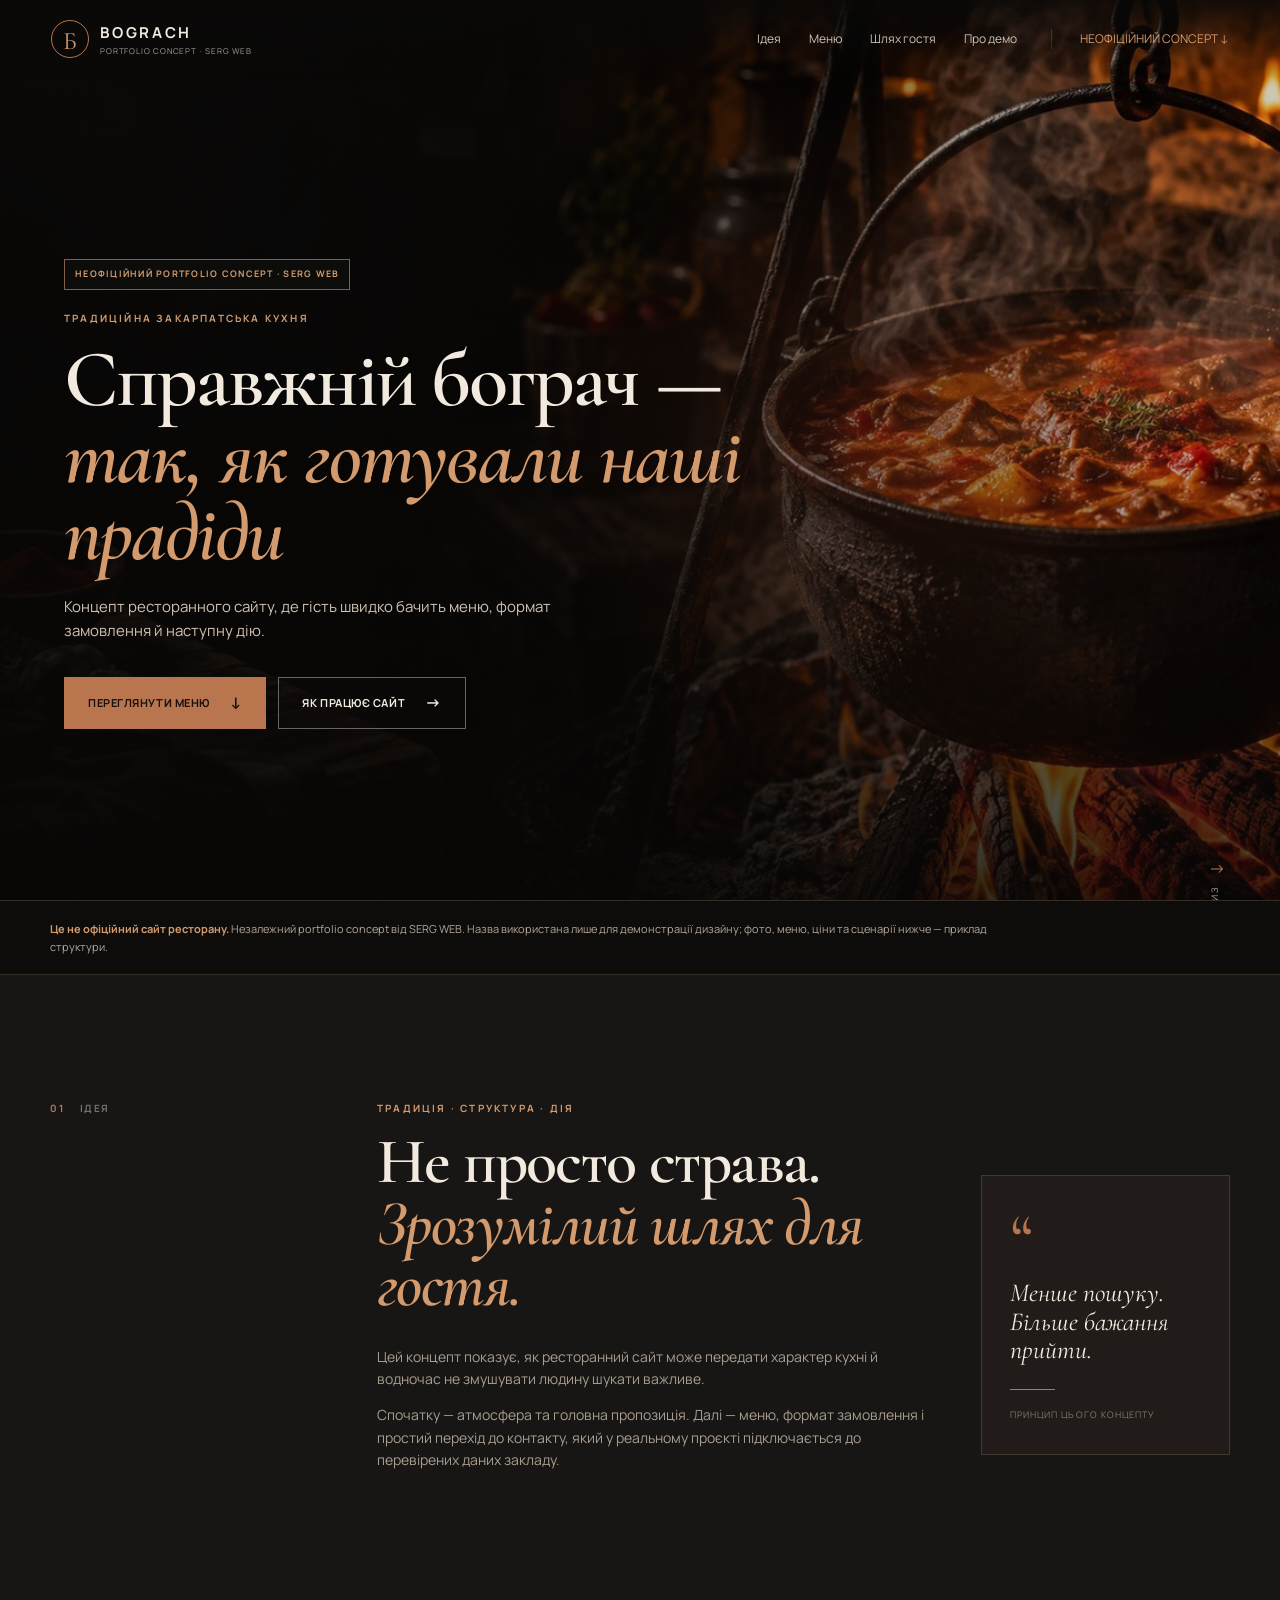
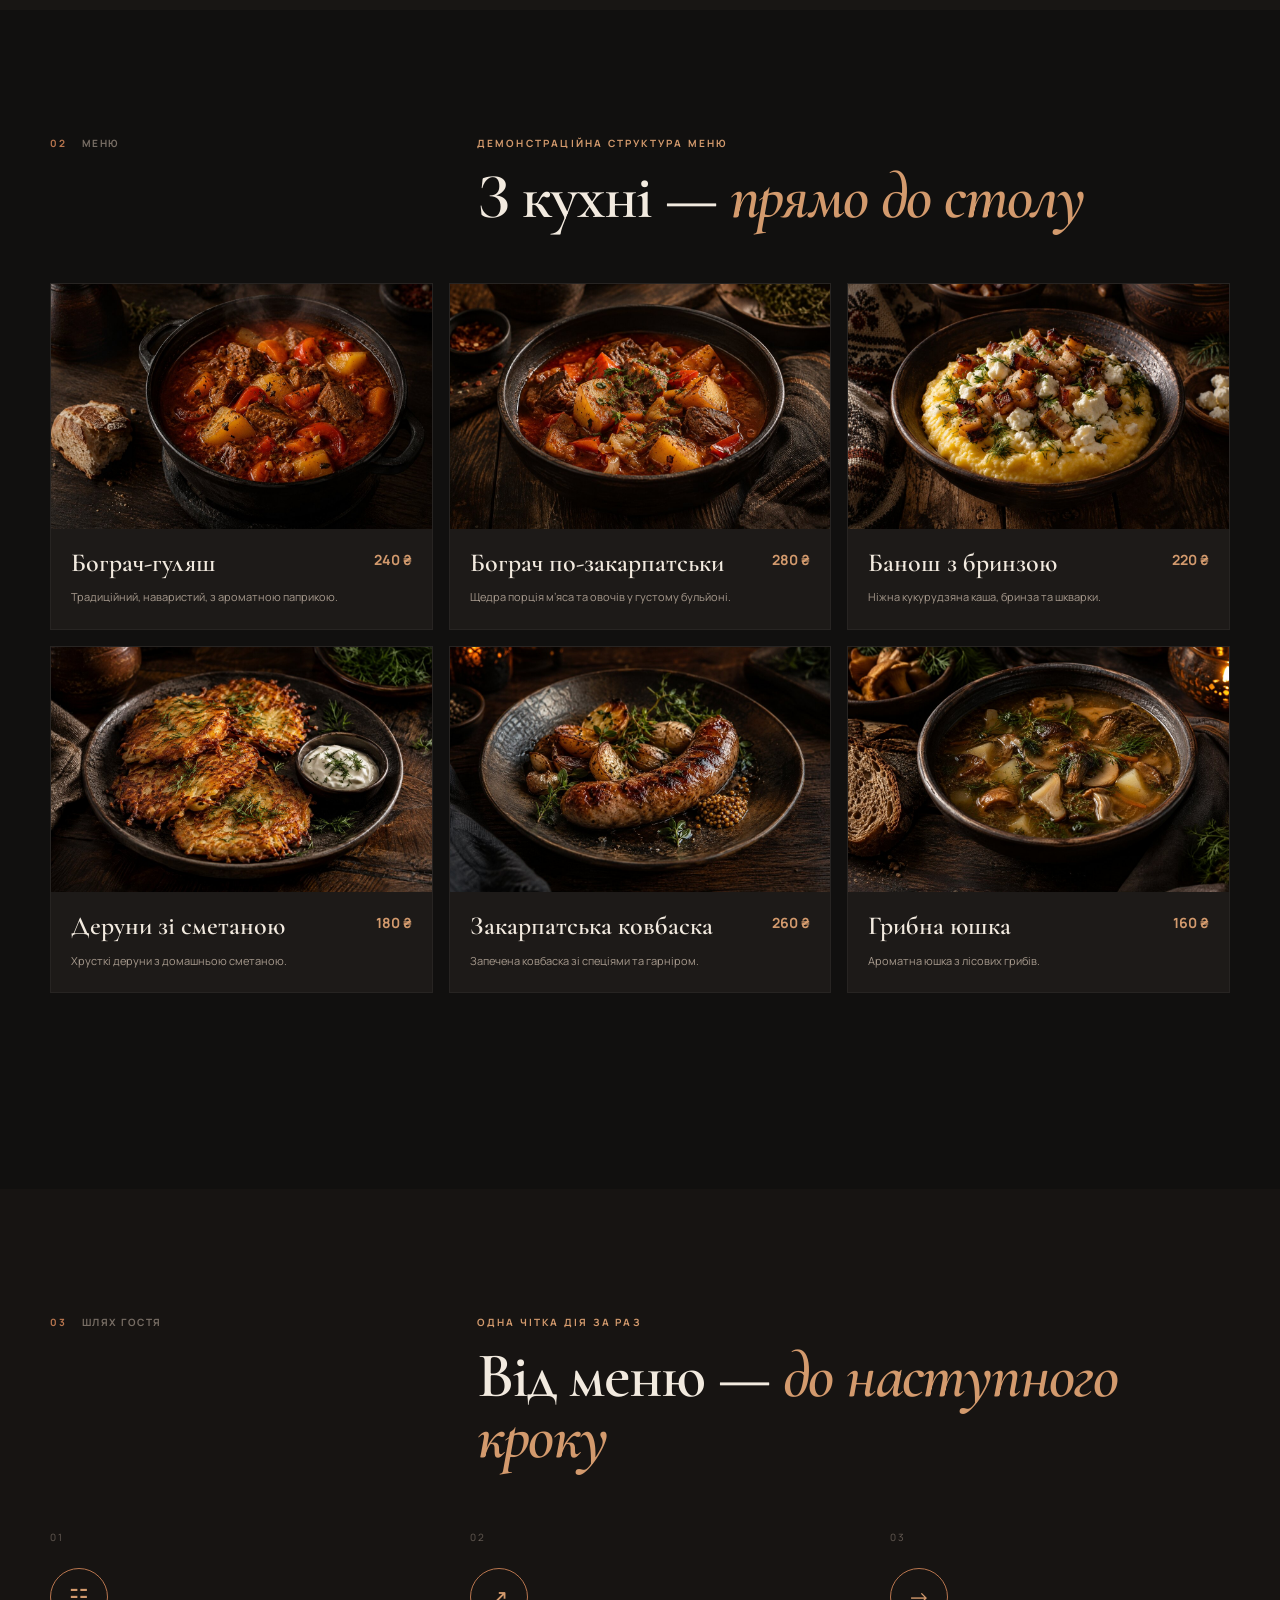
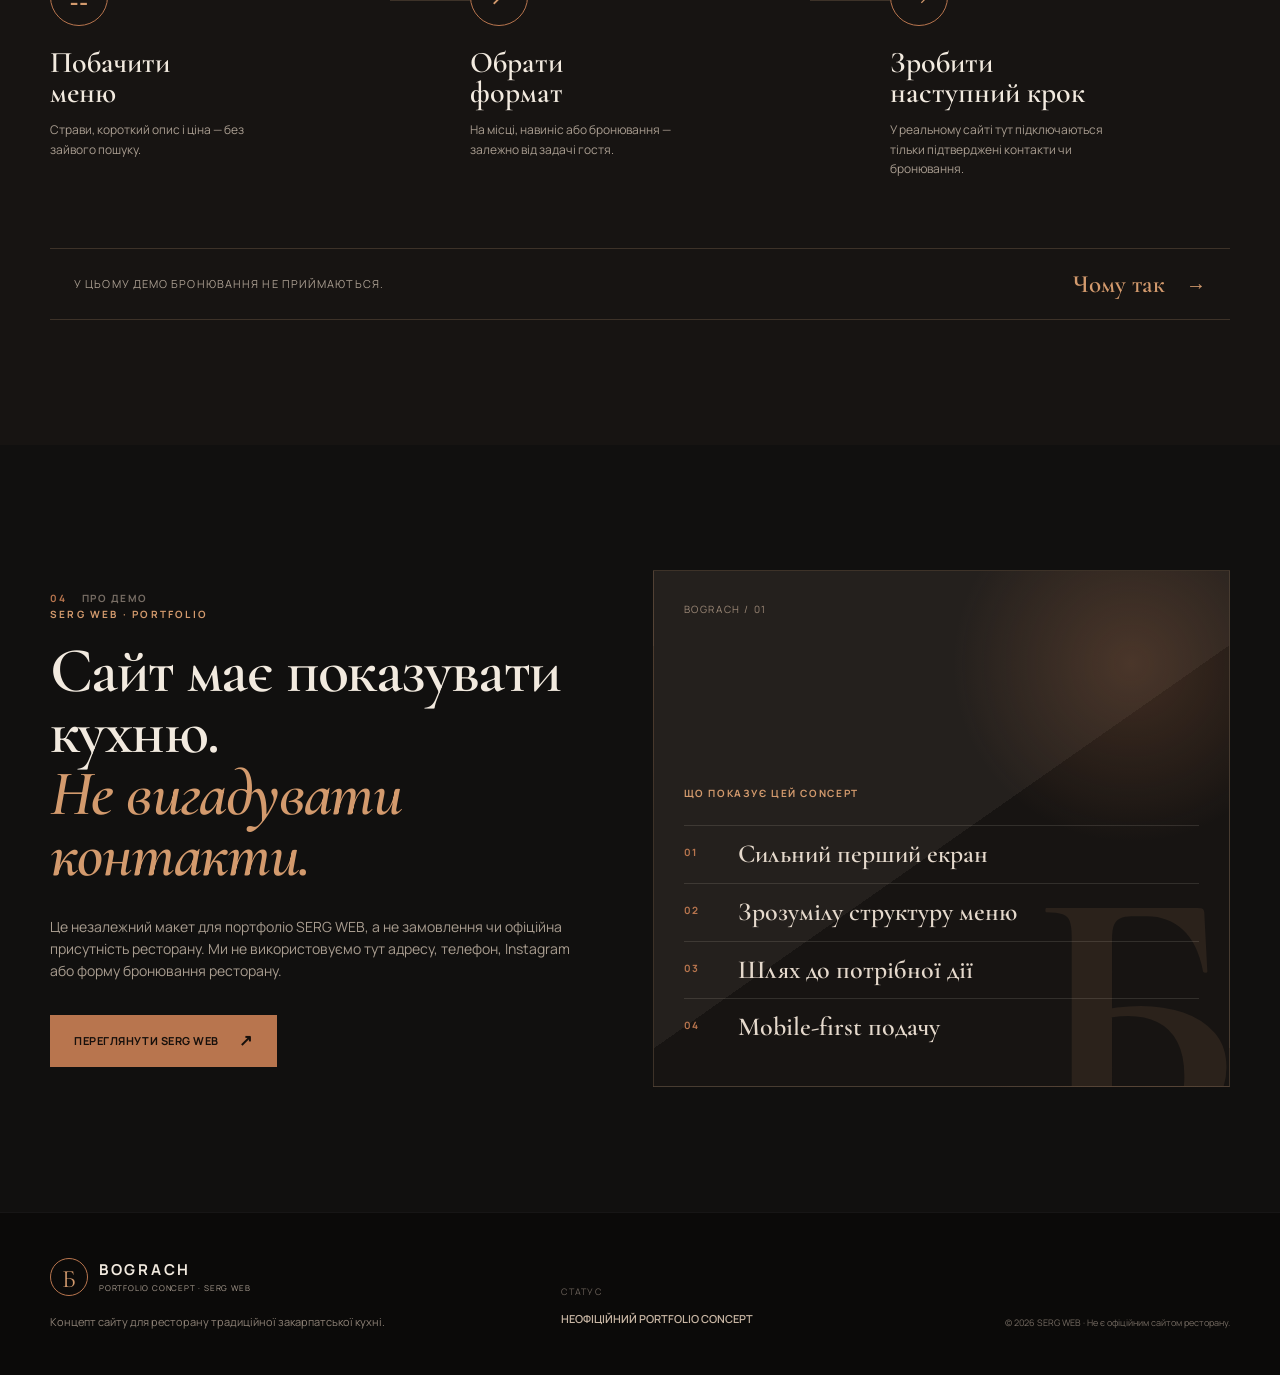
==== commit 75fdb7a6: "Clarify illustrative menu photography" ====
--- a/index.html
+++ b/index.html
@@ -55,7 +55,7 @@
 
     <section class="disclosure" aria-label="Важливе уточнення">
       <div class="container">
-        <p><strong>Це не офіційний сайт ресторану.</strong> Незалежний portfolio concept від SERG WEB. Назва використана лише для демонстрації дизайну; меню, ціни та сценарії нижче — приклад структури.</p>
+        <p><strong>Це не офіційний сайт ресторану.</strong> Незалежний portfolio concept від SERG WEB. Назва використана лише для демонстрації дизайну; фото, меню, ціни та сценарії нижче — приклад структури.</p>
       </div>
     </section>
 
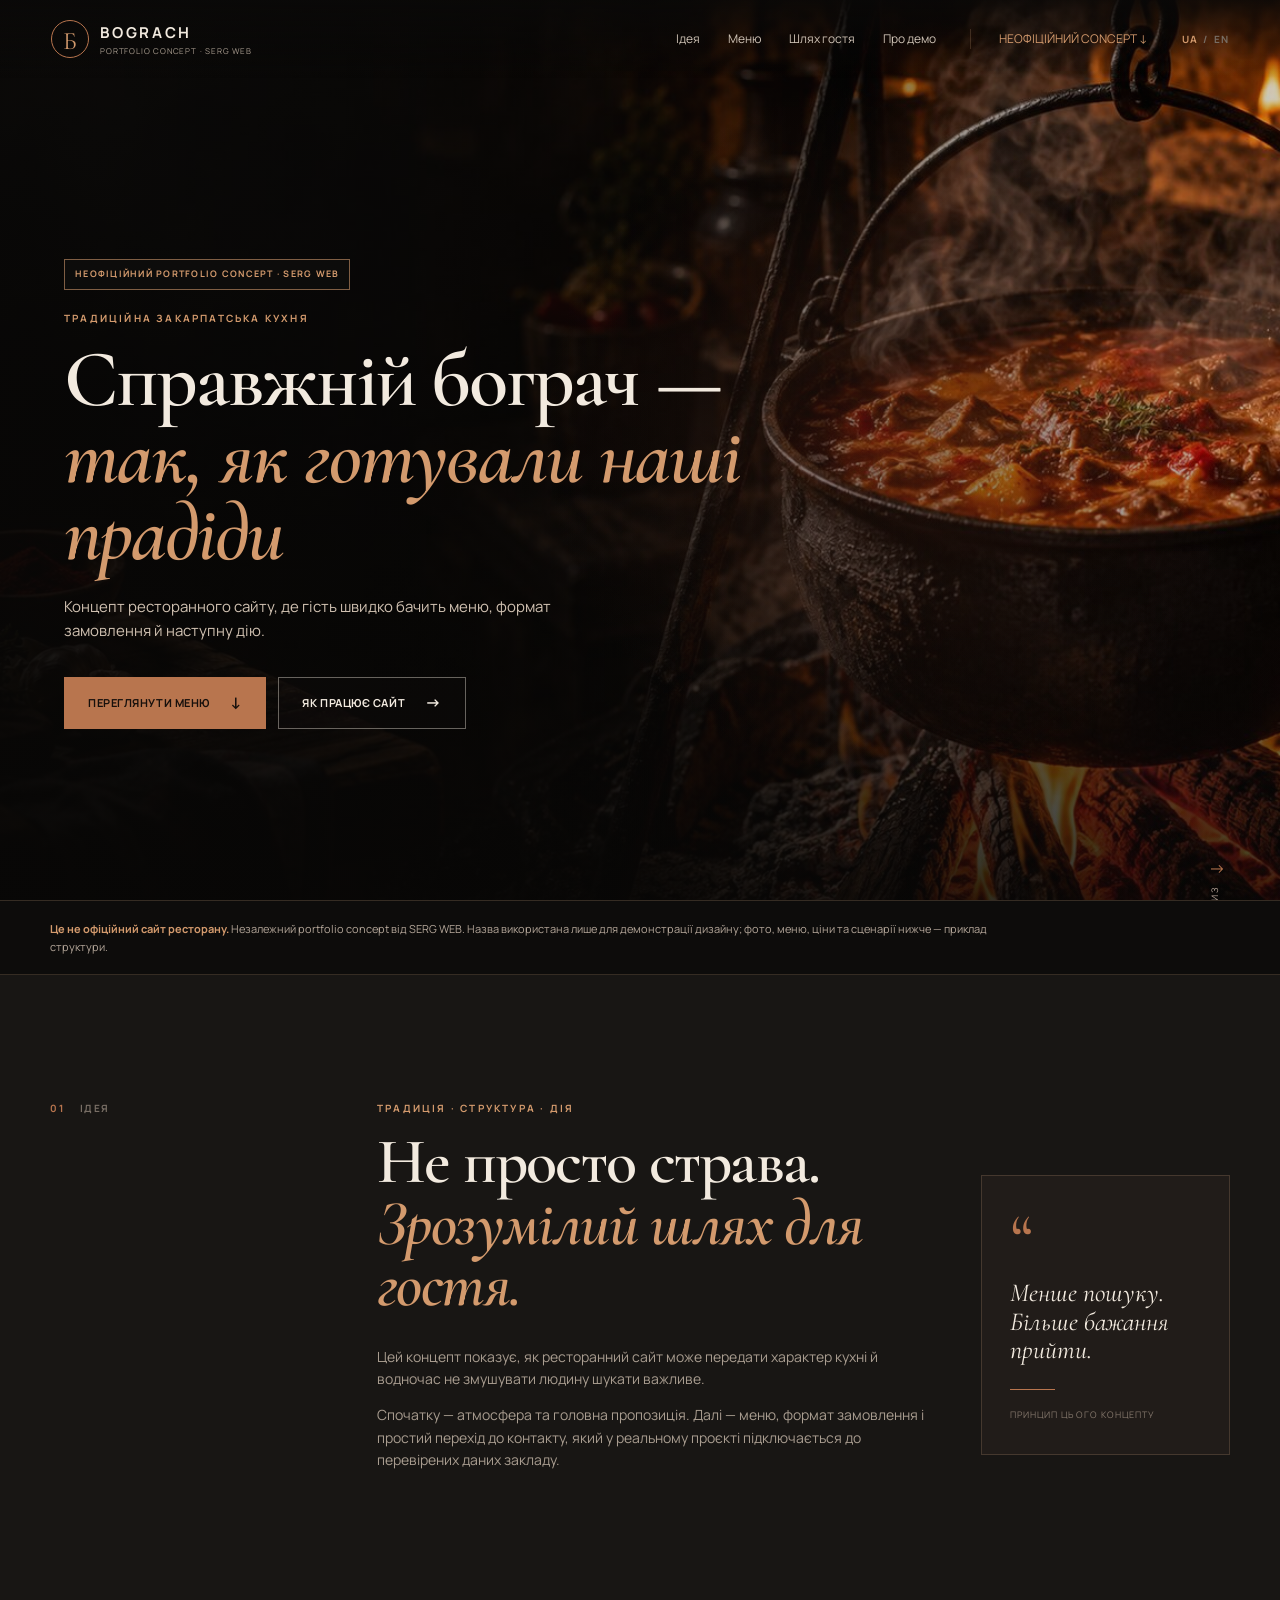
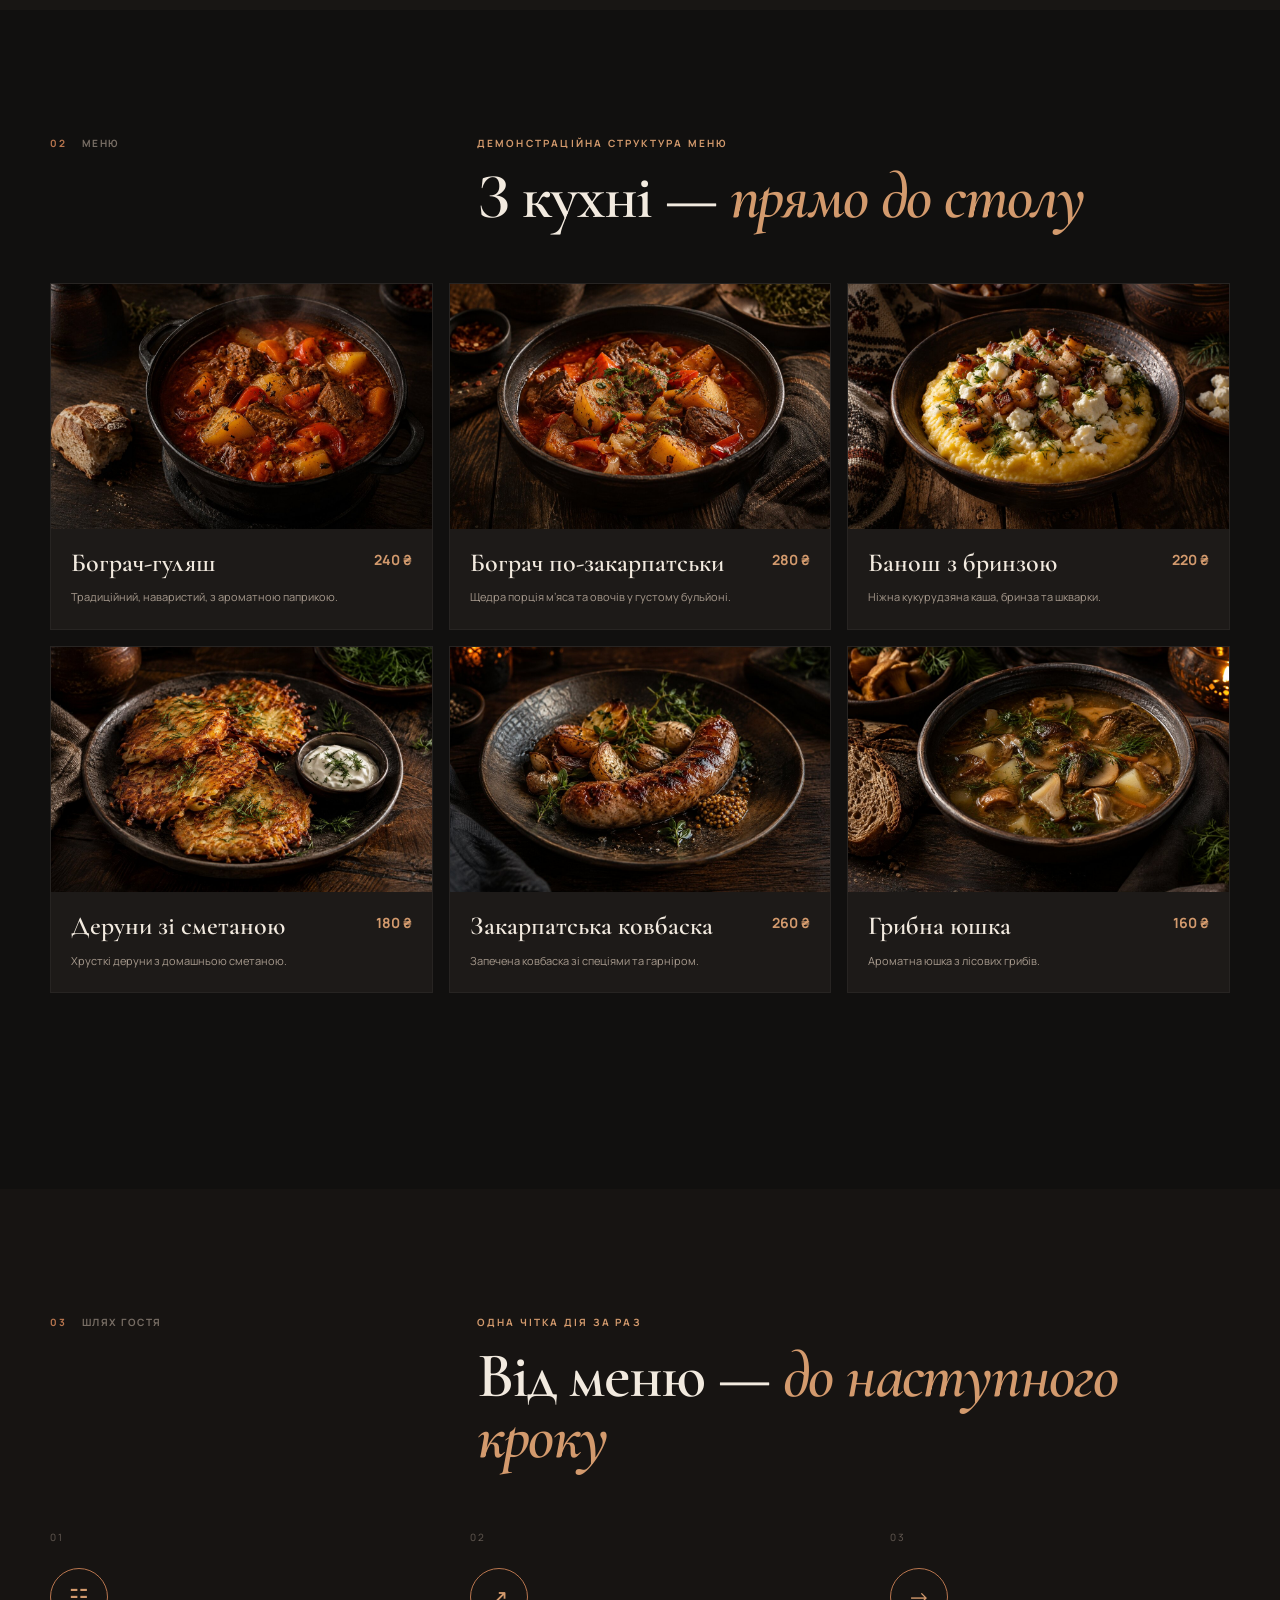
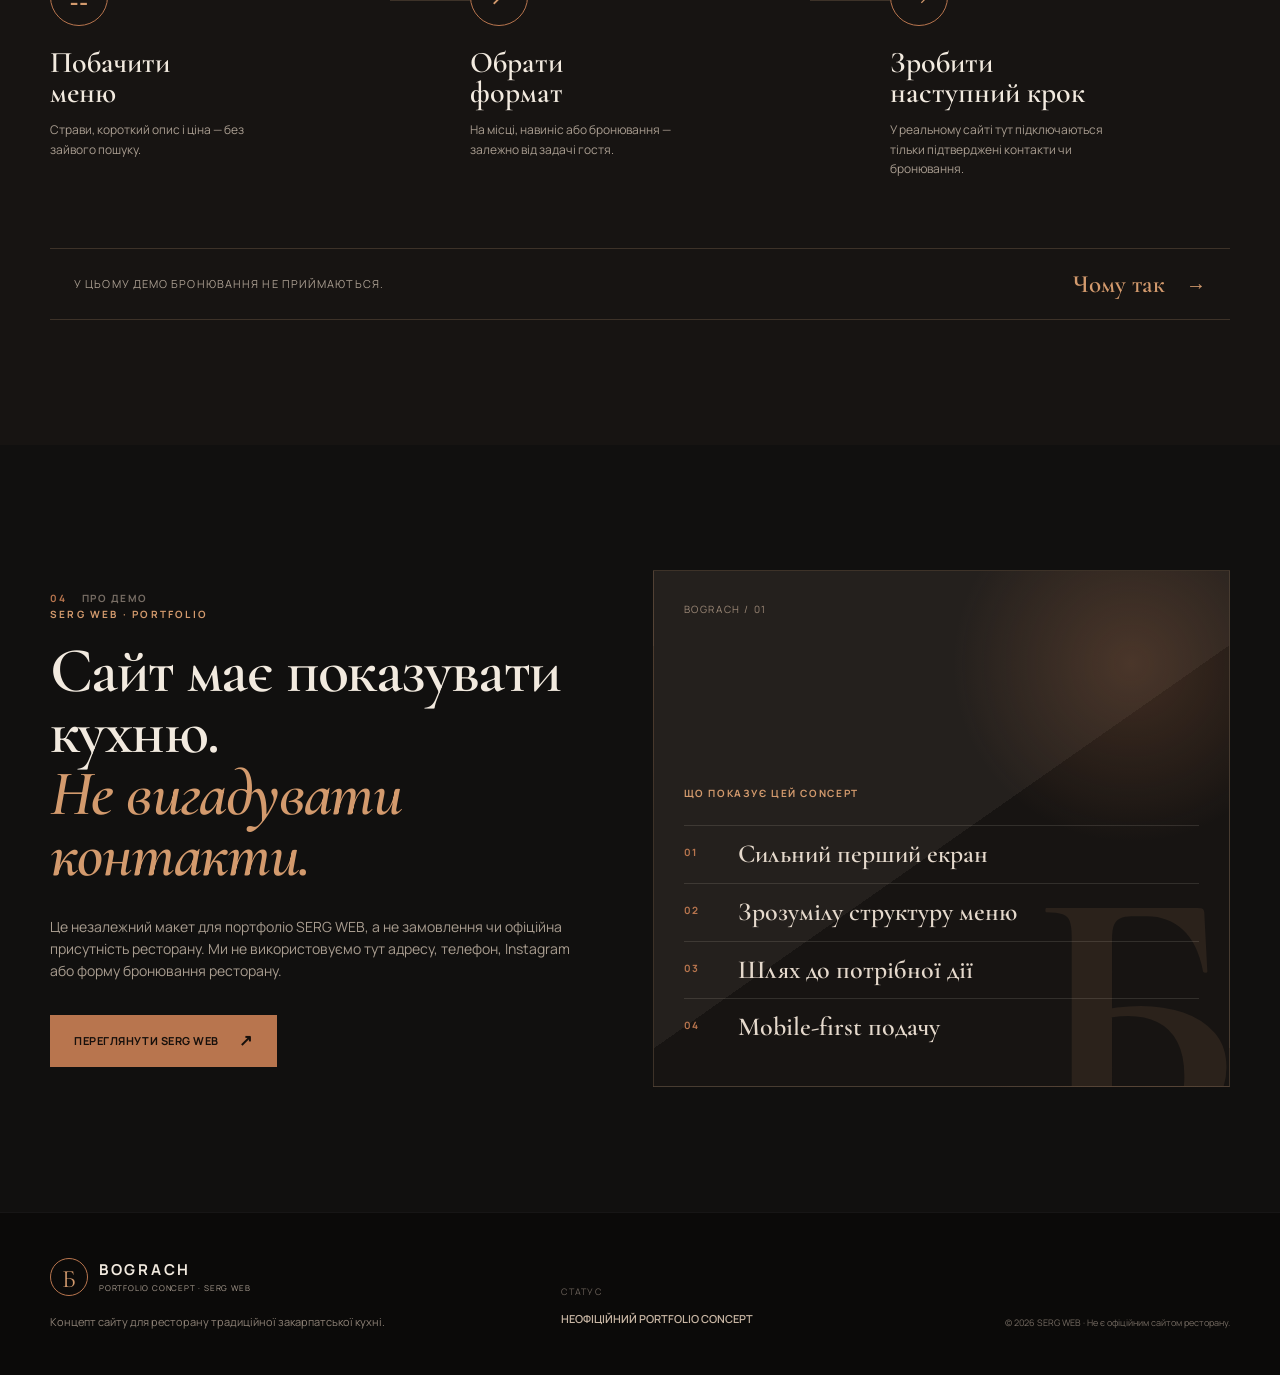
==== commit 455247c4: "Add English language version" ====
--- a/index.html
+++ b/index.html
@@ -6,6 +6,8 @@
   <meta name="description" content="Bograch — неофіційний portfolio concept SERG WEB для ресторанного сайту традиційної закарпатської кухні.">
   <meta name="theme-color" content="#11100f">
   <title>Bograch — portfolio concept · SERG WEB</title>
+  <link rel="alternate" hreflang="uk" href="https://karasevsergey93-tech.github.io/bograch-restaurant/">
+  <link rel="alternate" hreflang="en" href="https://karasevsergey93-tech.github.io/bograch-restaurant/en.html">
   <link rel="preconnect" href="https://fonts.googleapis.com">
   <link rel="preconnect" href="https://fonts.gstatic.com" crossorigin>
   <link href="https://fonts.googleapis.com/css2?family=Cormorant+Garamond:ital,wght@0,500;0,600;0,700;1,600;1,700&family=Manrope:wght@400;500;600;700&display=swap" rel="stylesheet">
@@ -29,6 +31,9 @@
     </nav>
 
     <a class="header-link" href="#concept">НЕОФІЦІЙНИЙ CONCEPT ↓</a>
+    <div class="lang-switch" aria-label="Вибір мови">
+      <a href="./index.html" lang="uk" aria-current="page">UA</a><span aria-hidden="true">/</span><a href="./en.html" lang="en">EN</a>
+    </div>
     <button class="menu-toggle" type="button" aria-label="Відкрити меню" aria-expanded="false" aria-controls="site-nav">
       <span></span><span></span>
     </button>
--- a/style.css
+++ b/style.css
@@ -37,6 +37,9 @@
 .nav { display: flex; gap: 28px; margin-left: auto; }
 .nav a, .header-link { color: #cfc3b6; font-size: 12px; transition: color .25s ease; }
 .header-link { border-left: 1px solid var(--line); padding-left: 28px; color: var(--copper-light); }
+.lang-switch { display: flex; align-items: center; gap: 6px; color: #776d64; font-size: 10px; font-weight: 700; letter-spacing: .08em; }
+.lang-switch a { color: inherit; transition: color .25s ease; }
+.lang-switch a[aria-current="page"] { color: var(--copper-light); }
 .menu-toggle { display: none; border: 0; background: transparent; width: 42px; height: 42px; }
 .menu-toggle span { display: block; width: 24px; height: 1px; background: var(--text); margin: 6px auto; }
 
@@ -155,6 +158,7 @@
 
 @media (hover: hover) {
   .nav a:hover, .header-link:hover { color: var(--copper-light); }
+  .lang-switch a:hover { color: var(--copper-light); }
   .btn-primary:hover { background: var(--copper-light); transform: translateY(-2px); }
   .btn-outline:hover { border-color: var(--copper); color: var(--copper-light); transform: translateY(-2px); }
   .menu-card:hover { border-color: var(--line); transform: translateY(-5px); }
@@ -163,9 +167,10 @@
   .btn:active, .menu-card:active { transform: scale(.985); }
 }
 @media (max-width: 900px) {
-  .site-header { padding: 16px 24px; }
+  .site-header { padding: 16px 24px; gap: 16px; }
   .nav, .header-link { display: none; }
-  .menu-toggle { display: block; margin-left: auto; }
+  .lang-switch { margin-left: auto; }
+  .menu-toggle { display: block; margin-left: 0; }
   .nav.open { display: flex; position: absolute; top: 70px; left: 0; width: 100%; padding: 22px 24px; border-top: 1px solid var(--line); background: rgba(17,16,15,.98); flex-direction: column; gap: 18px; }
   .hero-content { margin-left: 24px; }
   .about-grid, .section-heading, .concept-grid { grid-template-columns: 1fr; gap: 25px; }
@@ -203,6 +208,9 @@
   .footer-grid { grid-template-columns: 1fr; gap: 25px; }
   .footer-copy { grid-column: auto; }
 }
+@media (max-width: 380px) {
+  .logo small { display: none; }
+}
 @media (prefers-reduced-motion: reduce) {
   html { scroll-behavior: auto; }
   *, *::before, *::after { transition-duration: .01ms !important; animation-duration: .01ms !important; animation-iteration-count: 1 !important; }
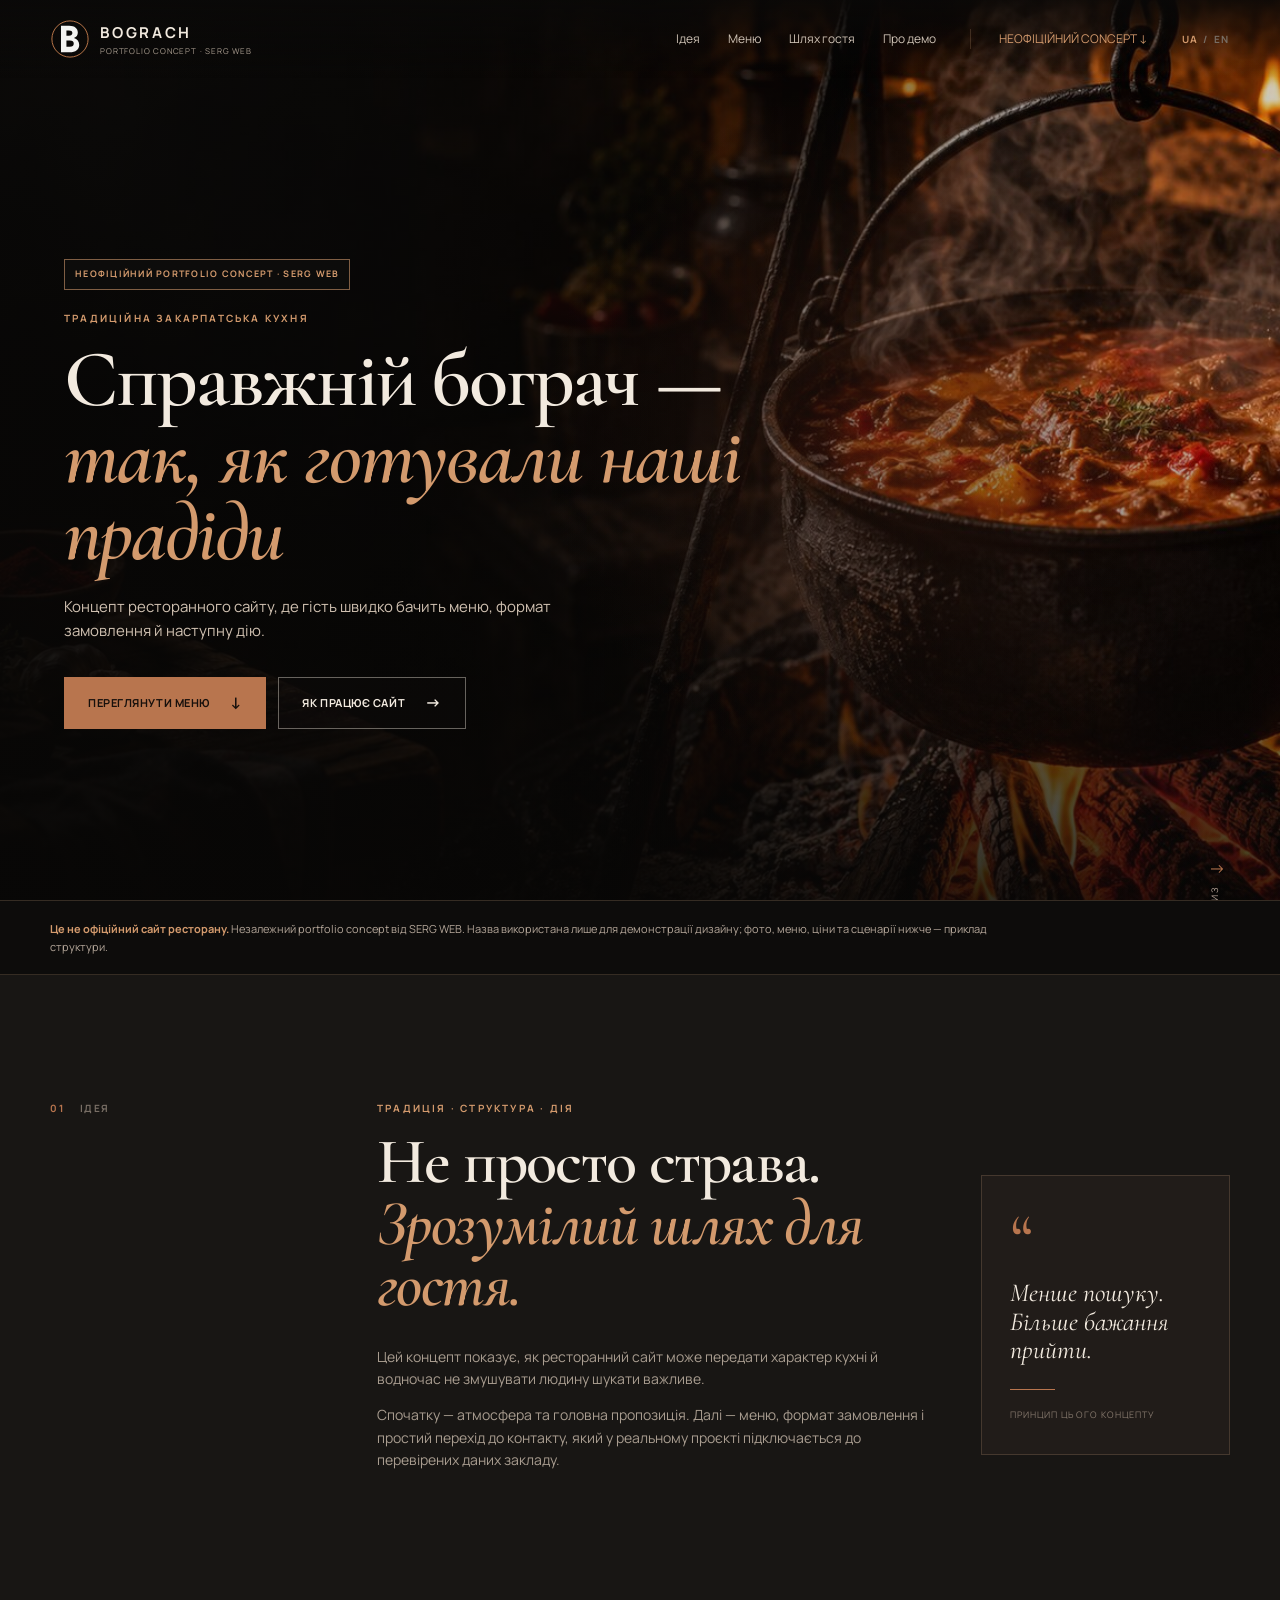
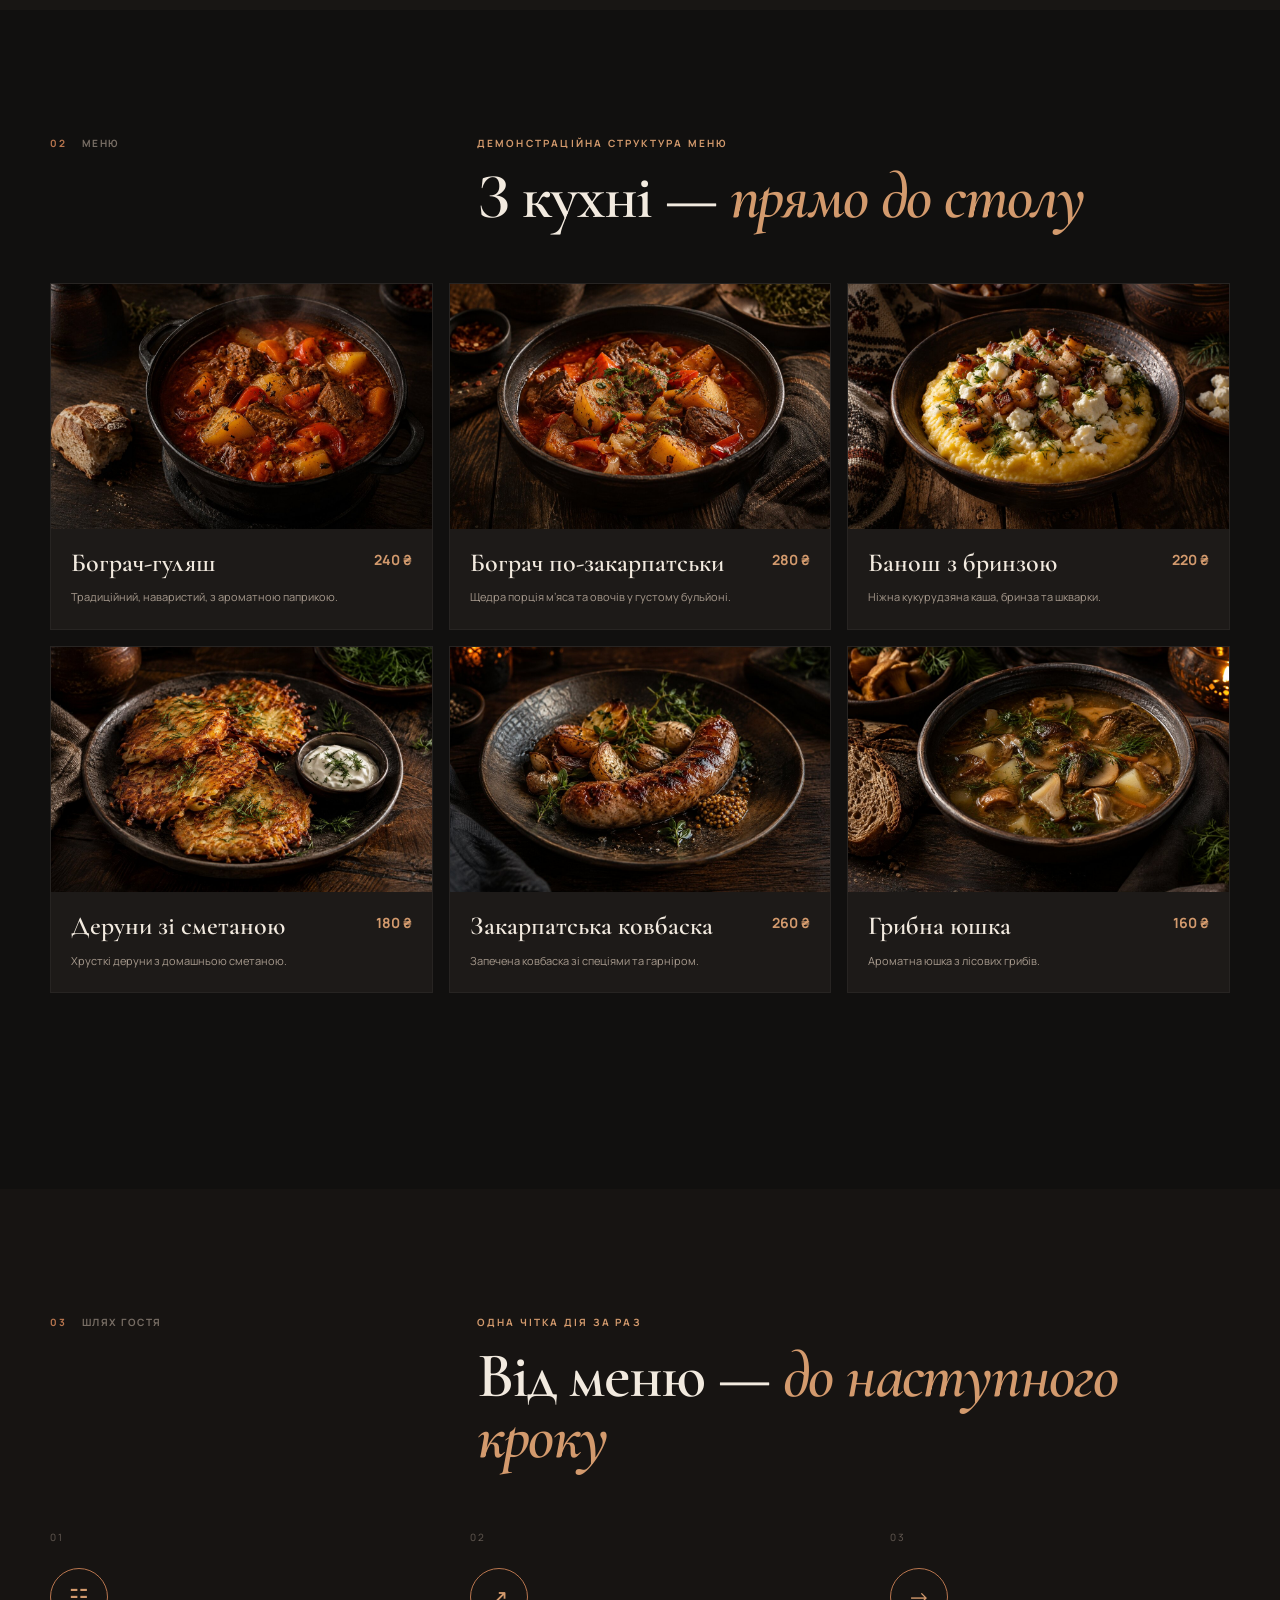
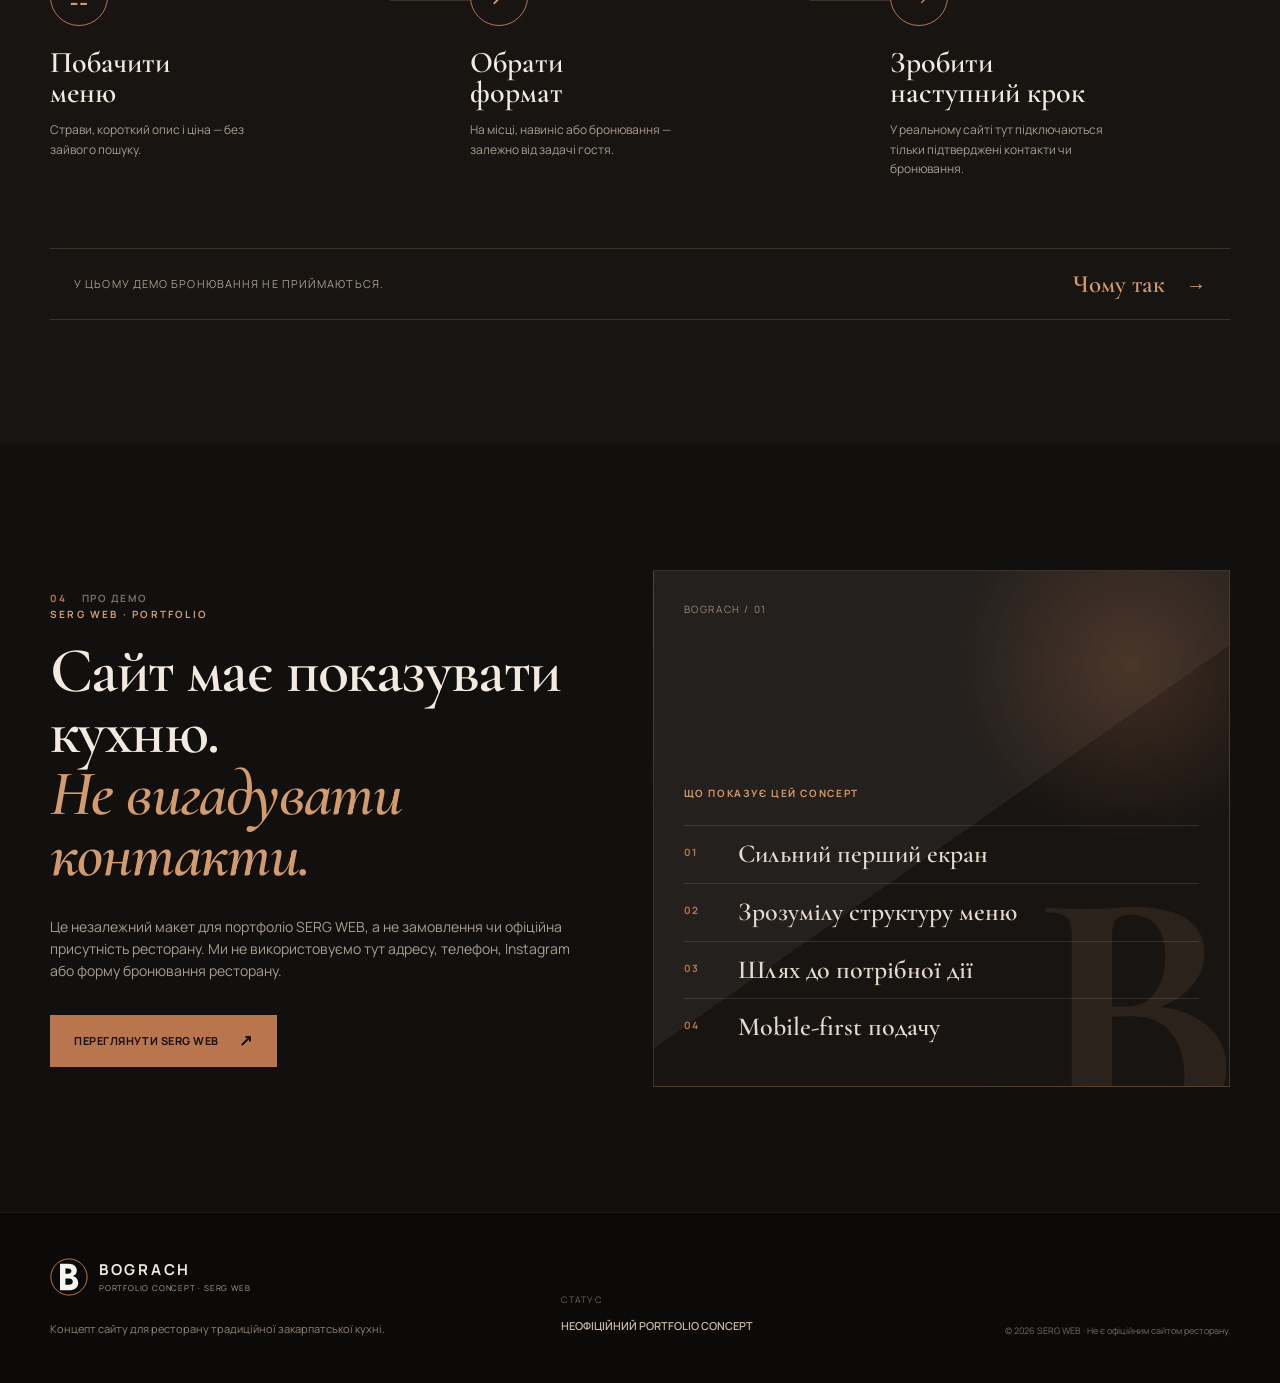
==== commit 44271303: "Add approved Bograch brand mark" ====
--- a/index.html
+++ b/index.html
@@ -6,6 +6,7 @@
   <meta name="description" content="Bograch — неофіційний portfolio concept SERG WEB для ресторанного сайту традиційної закарпатської кухні.">
   <meta name="theme-color" content="#11100f">
   <title>Bograch — portfolio concept · SERG WEB</title>
+  <link rel="icon" type="image/svg+xml" href="./assets/bograch-favicon.svg">
   <link rel="alternate" hreflang="uk" href="https://karasevsergey93-tech.github.io/bograch-restaurant/">
   <link rel="alternate" hreflang="en" href="https://karasevsergey93-tech.github.io/bograch-restaurant/en.html">
   <link rel="preconnect" href="https://fonts.googleapis.com">
@@ -16,7 +17,7 @@
 <body>
   <header class="site-header">
     <a class="logo" href="#hero" aria-label="Bograch — на початок сторінки">
-      <span class="logo-mark">Б</span>
+      <img class="logo-mark" src="./assets/bograch-mark.svg" alt="">
       <span>
         <strong>BOGRACH</strong>
         <small>Portfolio concept · SERG WEB</small>
@@ -186,7 +187,7 @@
               <li><span>04</span> Mobile-first подачу</li>
             </ul>
           </div>
-          <span class="panel-mark">Б</span>
+          <span class="panel-mark">B</span>
         </div>
       </div>
     </section>
@@ -196,7 +197,7 @@
     <div class="container footer-grid">
       <div class="footer-brand">
         <a class="logo" href="#hero">
-          <span class="logo-mark">Б</span>
+          <img class="logo-mark" src="./assets/bograch-mark.svg" alt="">
           <span><strong>BOGRACH</strong><small>Portfolio concept · SERG WEB</small></span>
         </a>
         <p>Концепт сайту для ресторану традиційної закарпатської кухні.</p>
--- a/style.css
+++ b/style.css
@@ -28,9 +28,7 @@
 .site-header.scrolled { background: rgba(15,14,13,.94); backdrop-filter: blur(12px); padding-block: 14px; }
 .logo { display: inline-flex; align-items: center; gap: 11px; }
 .logo-mark {
-  width: 38px; height: 38px; display: grid; place-items: center; flex: 0 0 auto;
-  border: 1px solid var(--copper); color: var(--copper-light);
-  font-family: "Cormorant Garamond", serif; font-size: 25px; border-radius: 50%;
+  width: 38px; height: 38px; display: block; flex: 0 0 auto;
 }
 .logo strong { display: block; font-size: 15px; letter-spacing: .18em; }
 .logo small { display: block; color: var(--muted); font-size: 8px; letter-spacing: .1em; text-transform: uppercase; }
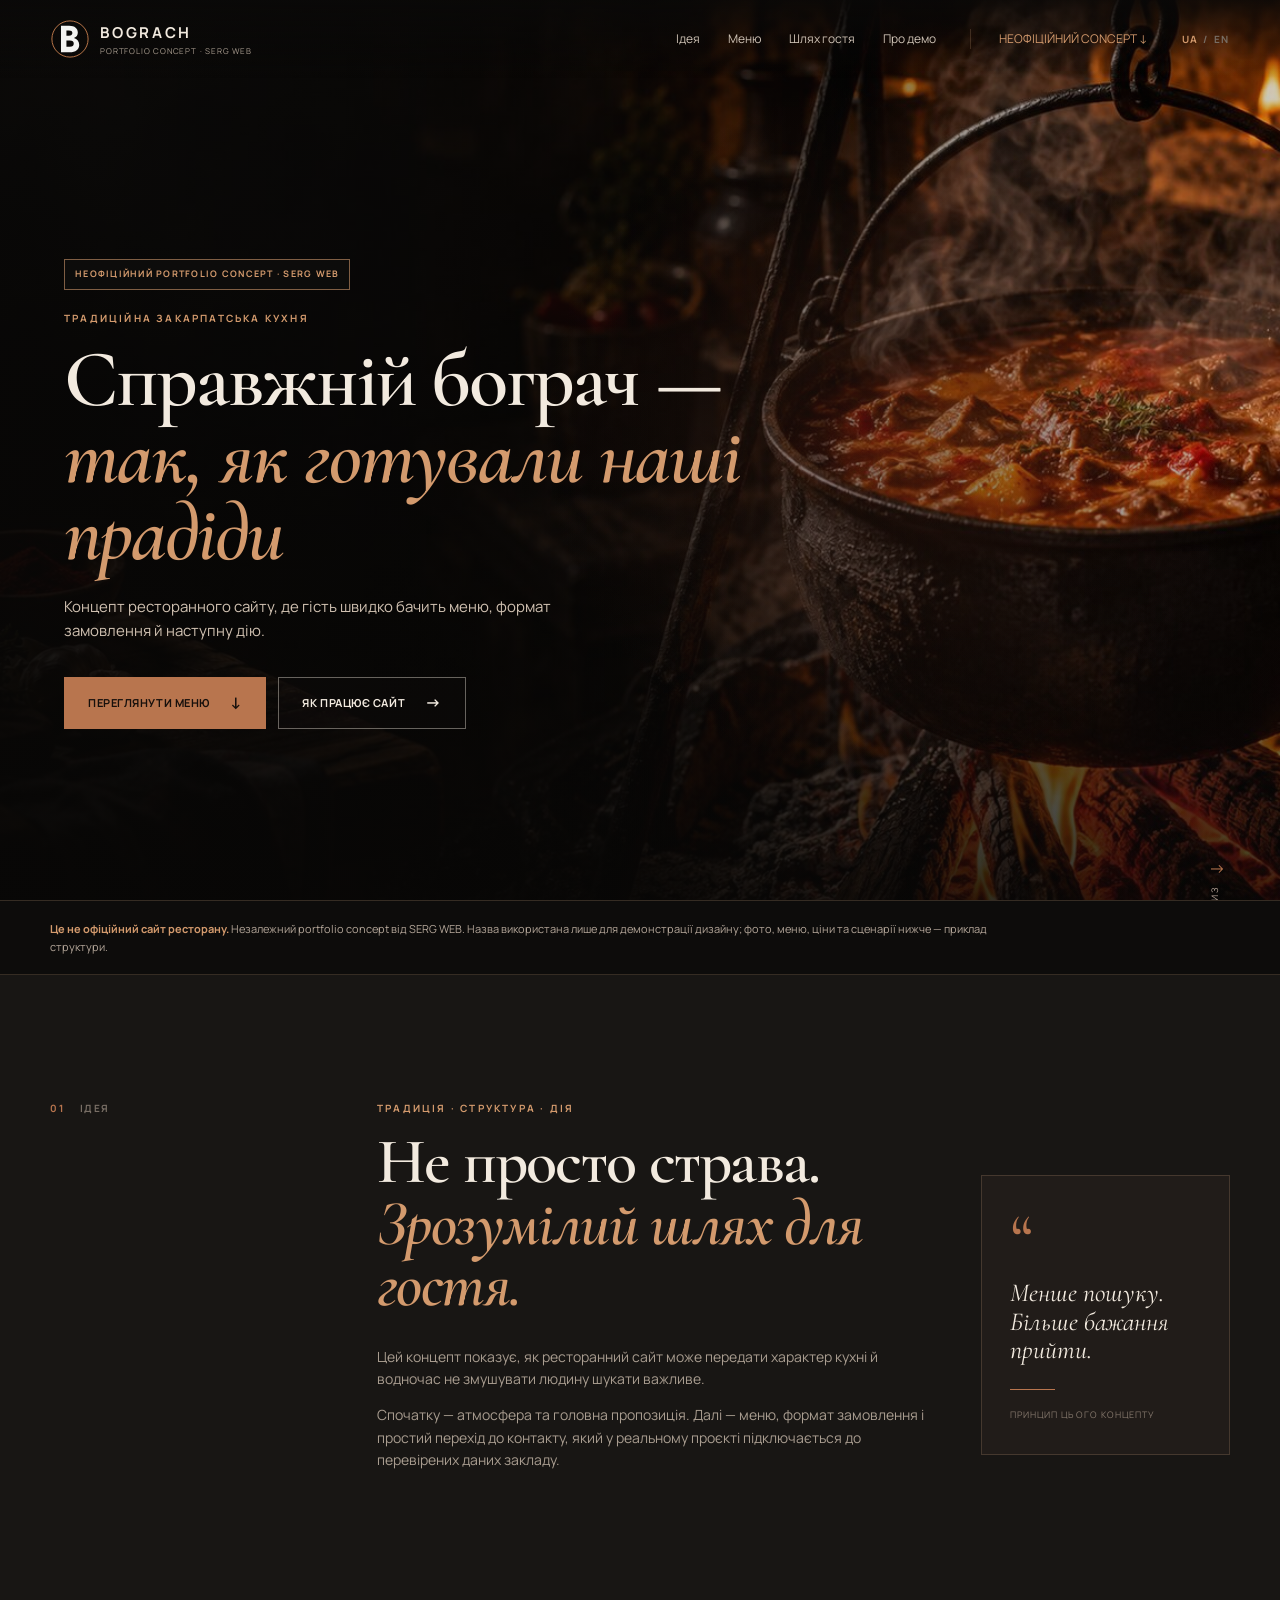
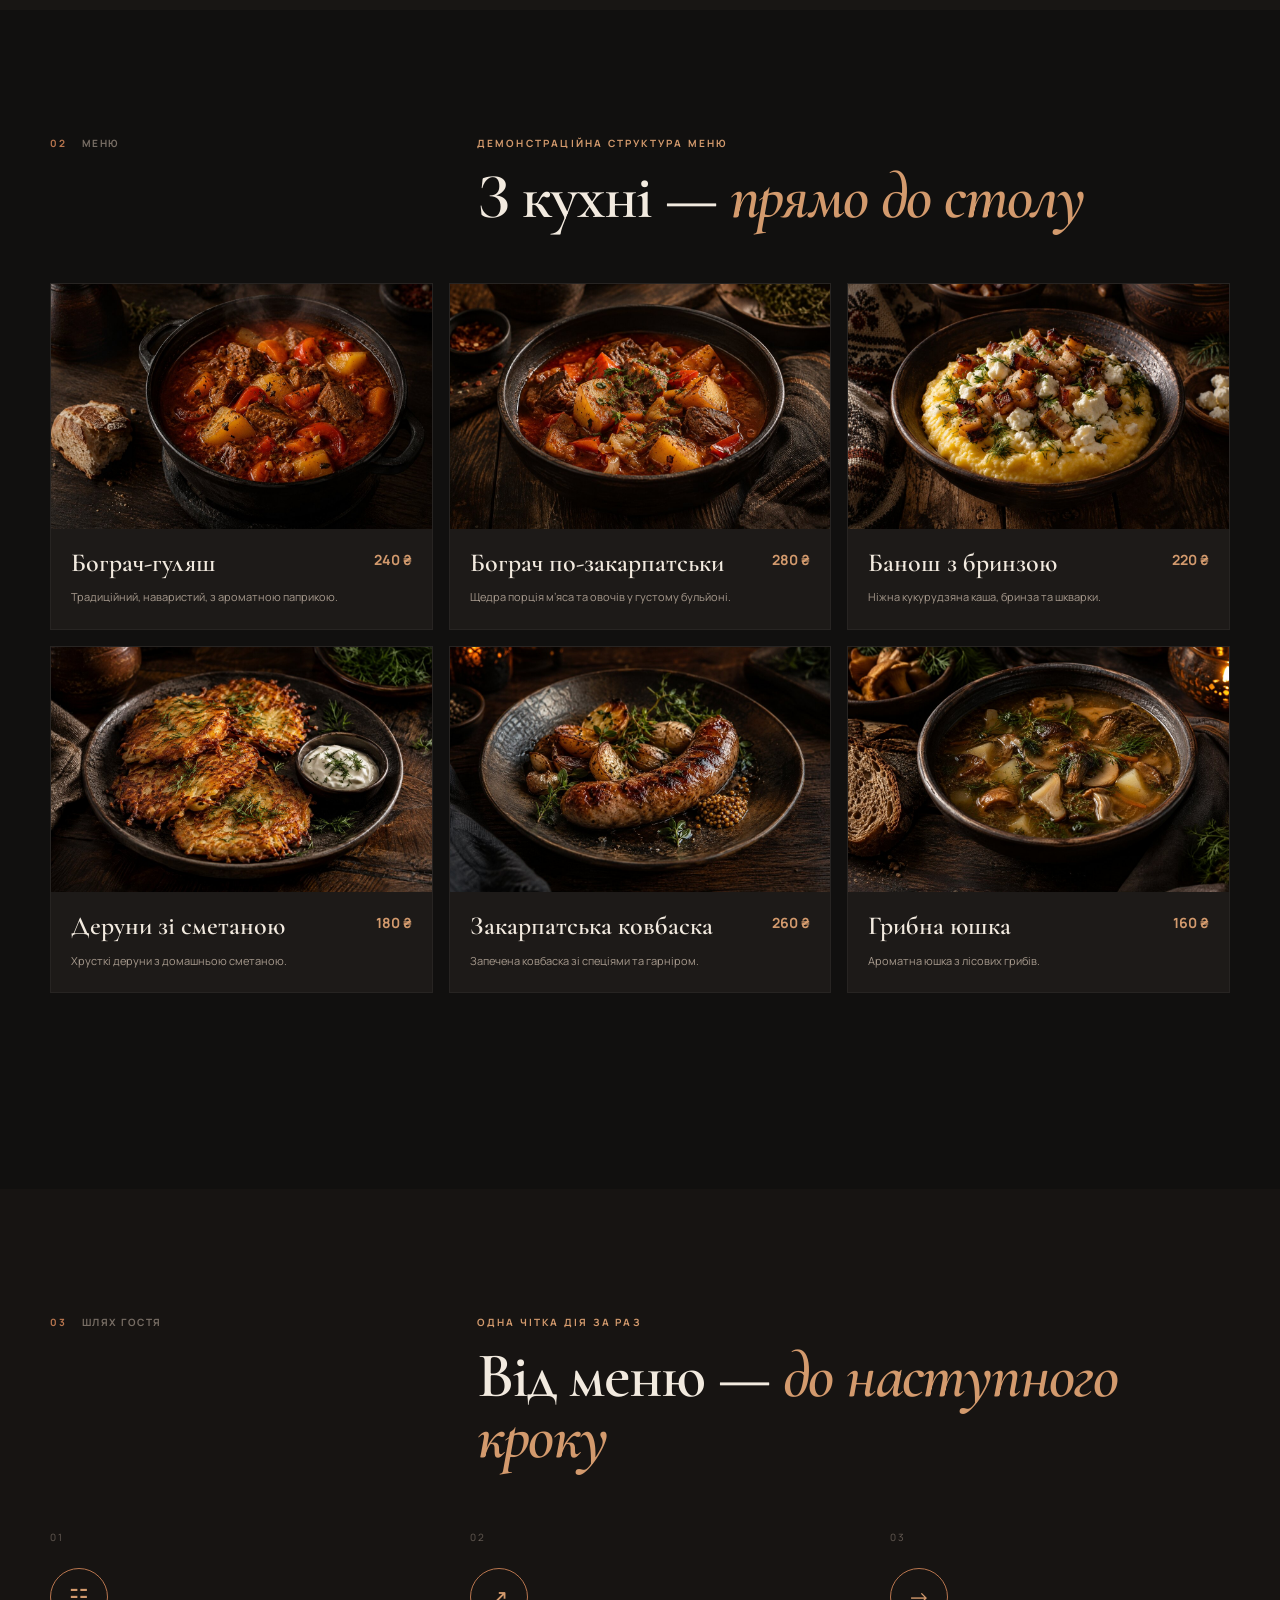
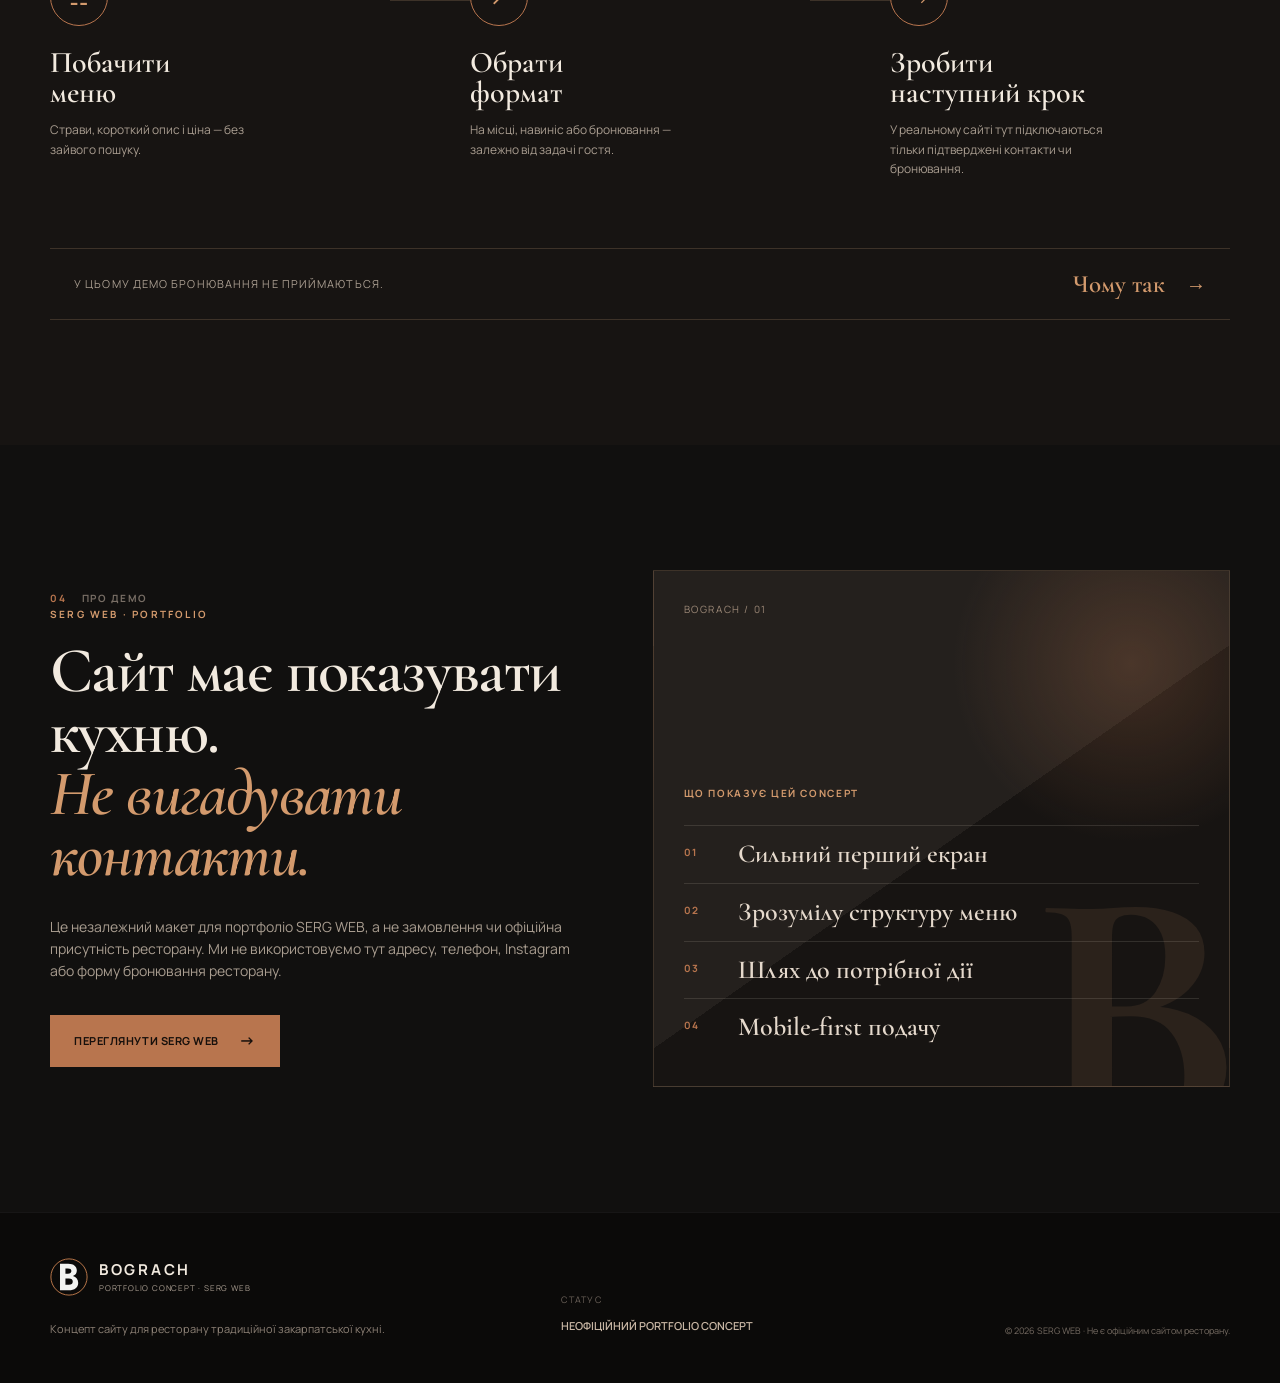
==== commit 1ecbe159: "Use text arrow in SERG WEB link" ====
--- a/index.html
+++ b/index.html
@@ -173,7 +173,7 @@
           <p class="eyebrow">SERG WEB · PORTFOLIO</p>
           <h2>Сайт має показувати кухню.<br><em>Не вигадувати контакти.</em></h2>
           <p>Це незалежний макет для портфоліо SERG WEB, а не замовлення чи офіційна присутність ресторану. Ми не використовуємо тут адресу, телефон, Instagram або форму бронювання ресторану.</p>
-          <a class="btn btn-primary" href="https://karasevsergey93-tech.github.io/SERG-WEB/v2/" target="_blank" rel="noopener noreferrer">Переглянути SERG WEB <span>↗</span></a>
+          <a class="btn btn-primary" href="https://karasevsergey93-tech.github.io/SERG-WEB/v2/" target="_blank" rel="noopener noreferrer">Переглянути SERG WEB <span>→</span></a>
         </div>
 
         <div class="concept-panel reveal" aria-label="Що показує цей концепт">
